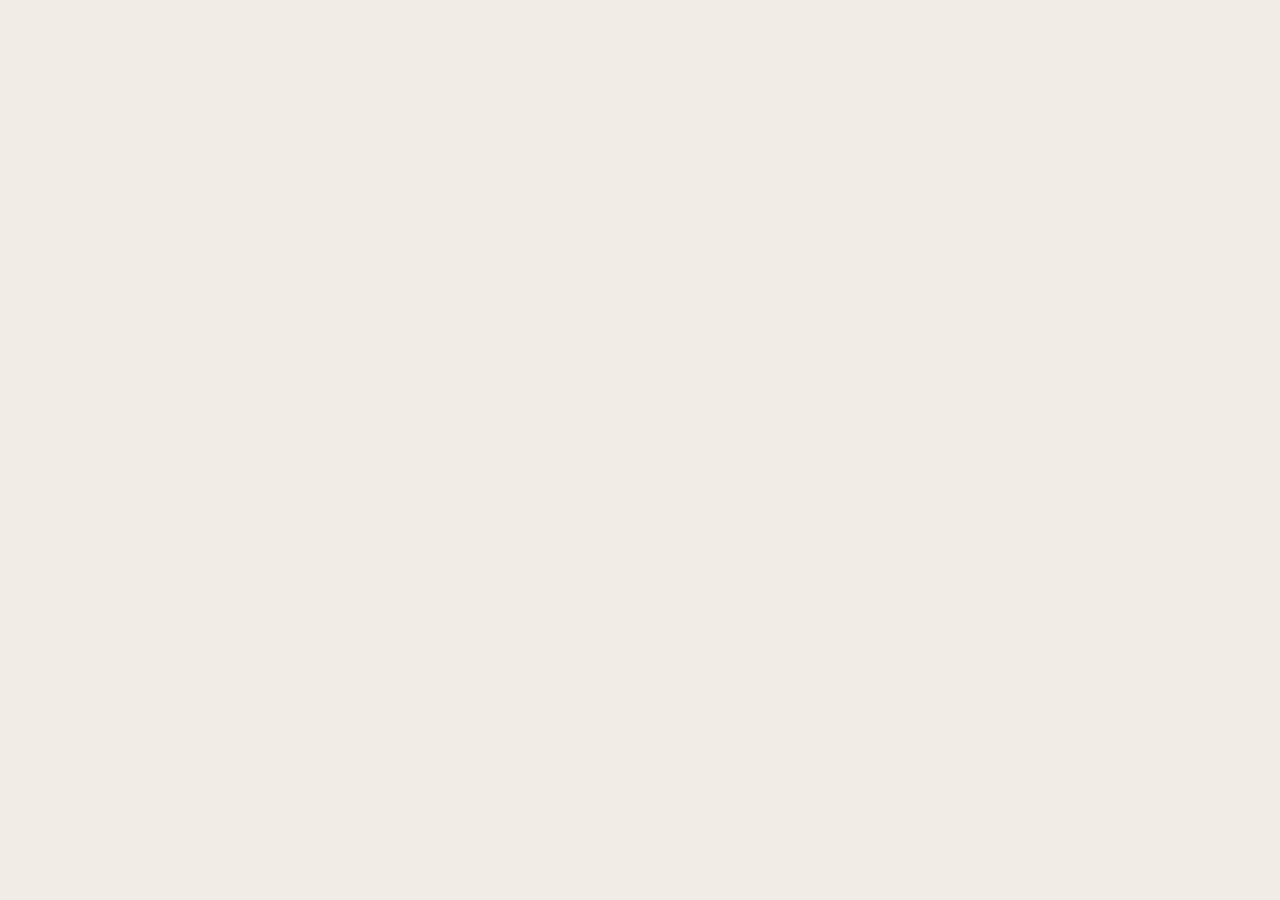
==== index.html @ 7ca6dbc4 "Design polish pass: sport finish without a redesign - Catalog: 7 placeholder images replaced by clea" ====
﻿<!doctype html>
<html lang="en">
<head>
  <meta charset="utf-8">
  <meta name="viewport" content="width=device-width, initial-scale=1">
  <meta name="theme-color" content="#F1ECE5">
  <link rel="icon" href="data:image/svg+xml,<svg xmlns='http://www.w3.org/2000/svg' viewBox='0 0 32 32'><rect width='32' height='32' rx='7' fill='%23100d0b'/><text x='50%25' y='55%25' font-size='20' font-family='Georgia' font-weight='700' text-anchor='middle' dominant-baseline='central' fill='%23faf9f7'>P</text></svg>">
  <link rel="preconnect" href="https://fonts.googleapis.com">
  <link rel="preconnect" href="https://fonts.gstatic.com" crossorigin>
  <link href="https://fonts.googleapis.com/css2?family=Anton&family=Oswald:wght@500;600;700&family=Inter:wght@400;500;600;700&display=swap" rel="stylesheet">
  <link rel="stylesheet" href="assets/css/styles.css">
  <title>PEAKR</title>
  <script>(function(){try{var s=localStorage.getItem('mkt_theme');var l=window.matchMedia('(prefers-color-scheme: light)').matches;document.documentElement.setAttribute('data-theme','light');}catch(e){}})();</script>
</head>
<body data-page-title="Sports nutrition store">
  <main class="container" id="app"></main>
  <script type="module" src="assets/js/pages/catalog.js"></script>
</body>
</html>
---- assets/css/styles.css ----
/* ==========================================================================
   PEAKR — Design System  ·  "Sport Bold"
   Dark-first, aggressive sports-nutrition energy.
   Barlow Condensed + Barlow + JetBrains Mono · energy orange + green.
   Redesign layer only — no app logic depends on this file.
   ========================================================================== */

@import url('https://fonts.googleapis.com/css2?family=Anton&family=Oswald:wght@500;600;700&family=Inter:wght@400;500;600;700&family=JetBrains+Mono:wght@500;600;700&display=swap');

/* ---------- Tokens : LIGHT ------------------------------------------------ */
:root[data-theme="light"] {
  /* Calm — warm paper, muted clay. Soft & quiet, never stark white. */
  --bg: #F1ECE5;
  --bg-sunken: #E7E0D6;
  --surface: #FBF8F3;
  --surface-2: #F0EAE1;
  --surface-3: #E6DED2;
  --border: #E1D8CB;
  --border-strong: #CEC4B5;

  --fg: #2B2620;
  --fg-muted: #6C6257;
  --fg-subtle: #9A8F81;

  --accent: #B06B4F;          /* muted clay */
  --accent-ink: #935640;
  --accent-weak: rgba(176, 107, 79, 0.10);
  --accent-line: rgba(176, 107, 79, 0.26);
  --accent-2: #C88B6F;

  --primary: #B06B4F;         /* clay CTA */
  --primary-fg: #FFFFFF;
  --primary-hover: #995A40;

  --success: #4E8C63;  --success-weak: rgba(78,140,99,.14);
  --warning: #B67A2E;  --warning-weak: rgba(182,122,46,.14);
  --danger:  #C0564B;  --danger-weak: rgba(192,86,75,.12);
  --info:    #4E7BA6;

  --ring: rgba(176, 107, 79, 0.45);
  --shadow-xs: 0 1px 2px rgba(60,45,35,.05);
  --shadow-sm: 0 2px 6px rgba(60,45,35,.08);
  --shadow-md: 0 12px 30px -12px rgba(60,45,35,.16);
  --shadow-lg: 0 30px 60px -20px rgba(60,45,35,.22);
  --header-bg: rgba(241, 236, 229, 0.82);
  color-scheme: light;
}

/* ---------- Tokens : DARK (default — sport) ------------------------------- */
:root {
  --font-display: 'Anton', 'Oswald', 'Arial Narrow', system-ui, sans-serif;
  --font-body: 'Inter', system-ui, -apple-system, 'Segoe UI', Roboto, sans-serif;
  --font-mono: 'JetBrains Mono', ui-monospace, 'SF Mono', Menlo, monospace;

  /* Calm — warm paper, muted clay. Single theme across the whole site. */
  --bg: #F1ECE5;
  --bg-sunken: #E7E0D6;
  --surface: #FBF8F3;
  --surface-2: #F0EAE1;
  --surface-3: #E6DED2;
  --border: #E1D8CB;
  --border-strong: #CEC4B5;

  --fg: #2B2620;
  --fg-muted: #6C6257;
  --fg-subtle: #9A8F81;

  --accent: #B06B4F;          /* muted clay */
  --accent-ink: #935640;
  --accent-weak: rgba(176, 107, 79, 0.10);
  --accent-line: rgba(176, 107, 79, 0.26);
  --accent-2: #C88B6F;

  --primary: #B06B4F;
  --primary-fg: #FFFFFF;
  --primary-hover: #995A40;

  --success: #4E8C63;  --success-weak: rgba(78,140,99,.14);
  --warning: #B67A2E;  --warning-weak: rgba(182,122,46,.14);
  --danger:  #C0564B;  --danger-weak: rgba(192,86,75,.12);
  --info:    #4E7BA6;

  --ring: rgba(176, 107, 79, 0.45);
  --shadow-xs: 0 1px 2px rgba(60,45,35,.05);
  --shadow-sm: 0 2px 6px rgba(60,45,35,.08);
  --shadow-md: 0 12px 30px -12px rgba(60,45,35,.16);
  --shadow-lg: 0 30px 60px -20px rgba(60,45,35,.22);
  --header-bg: rgba(241, 236, 229, 0.82);

  /* geometry — sharper, sportier */
  --r-pill: 999px;
  --r-card: 8px;
  --r-input: 6px;
  --r-sm: 6px;
  --r-xs: 4px;
  --maxw: 1240px;

  --space-1: 4px; --space-2: 8px; --space-3: 12px; --space-4: 16px;
  --space-5: 24px; --space-6: 32px; --space-7: 48px; --space-8: 72px;

  --ease: cubic-bezier(.2,.7,.3,1);
  --ease-out: cubic-bezier(.16,1,.3,1);
  --ease-spring: cubic-bezier(.34,1.56,.64,1);   /* small natural overshoot */
  --ease-snap: cubic-bezier(.2,.9,.25,1);        /* fast responsive settle */
  --dur: .16s;
  --dur-fast: .13s;
  color-scheme: light;
}

/* Dark is the default (:root above). An explicit data-theme="dark" inherits it. */

/* ---------- Reset -------------------------------------------------------- */
*, *::before, *::after { box-sizing: border-box; }
* { margin: 0; }
html { -webkit-text-size-adjust: 100%; scroll-behavior: smooth; }
body {
  font-family: var(--font-body);
  background: var(--bg);
  color: var(--fg);
  font-size: 16px;
  line-height: 1.6;
  font-weight: 400;
  -webkit-font-smoothing: antialiased;
  text-rendering: optimizeLegibility;
  font-feature-settings: "cv05","ss01";
  min-height: 100vh;
  overflow-x: hidden;
}
img, svg, video { display: block; max-width: 100%; }
a { color: inherit; text-decoration: none; }
button, input, select, textarea { font: inherit; color: inherit; }
h1,h2,h3,h4 { font-family: var(--font-display); font-weight: 700; line-height: 1; letter-spacing: .01em; text-transform: uppercase; color: var(--fg); }
strong, b { font-weight: 600; }
::selection { background: var(--accent); color: #fff; }
:focus-visible { outline: none; box-shadow: 0 0 0 2px var(--bg), 0 0 0 4px var(--ring); border-radius: var(--r-xs); }

/* ---------- Layout ------------------------------------------------------- */
.container { width: 100%; max-width: var(--maxw); margin-inline: auto; padding-inline: var(--space-5); }
.section { padding-block: var(--space-7); }
.stack > * + * { margin-top: var(--space-4); }
.muted { color: var(--fg-muted); }
.eyebrow {
  font-family: var(--font-mono); text-transform: uppercase; letter-spacing: .18em;
  font-size: .72rem; font-weight: 500; color: var(--accent-ink);
}
.hr { height: 1px; background: var(--border); border: 0; }

/* ---------- Header ------------------------------------------------------- */
.site-header {
  position: sticky; top: 0; z-index: 50;
  background: var(--header-bg);
  backdrop-filter: saturate(140%) blur(8px);
  -webkit-backdrop-filter: saturate(140%) blur(8px);
  border-bottom: 1px solid var(--border);
}
.site-header__inner { display: flex; align-items: center; gap: var(--space-5); height: 66px; }
.brand { display: flex; align-items: center; gap: 11px; white-space: nowrap; min-width: 0; overflow: hidden; }
.brand__mark {
  width: 30px; height: 30px; flex: 0 0 auto; display: grid; place-items: center; border-radius: var(--r-sm);
  background: var(--primary); color: var(--primary-fg);
  font-family: var(--font-display); font-weight: 700; font-size: 1rem;
}
.brand__name { font-family: var(--font-display); font-size: 1.32rem; font-weight: 600; letter-spacing: -.01em; overflow: hidden; text-overflow: ellipsis; }
.header-tools { flex: 0 0 auto; }
.site-nav { display: flex; align-items: center; gap: 2px; margin-left: auto; }
.navlink {
  position: relative; padding: 8px 12px; border-radius: var(--r-sm);
  color: var(--fg-muted); font-size: .9rem; font-weight: 500;
  transition: color var(--dur) var(--ease), background var(--dur) var(--ease);
}
.navlink::after {
  content: ""; position: absolute; left: 12px; right: 12px; bottom: 3px; height: 1.5px;
  background: var(--accent); transform: scaleX(0); transform-origin: left; transition: transform .25s var(--ease-out);
}
.navlink:hover { color: var(--fg); }
.navlink.is-active { color: var(--fg); }
.navlink.is-active::after { transform: scaleX(1); }

.icon-btn {
  position: relative; display: inline-grid; place-items: center;
  width: 42px; height: 42px; border-radius: var(--r-pill);
  background: transparent; border: 1px solid var(--border); color: var(--fg);
  cursor: pointer; transition: background var(--dur) var(--ease), border-color var(--dur) var(--ease), transform .08s var(--ease);
}
.icon-btn:hover { background: var(--surface-2); border-color: var(--border-strong); }
.icon-btn:active { transform: scale(.93); }
.cart-count {
  position: absolute; top: -5px; right: -5px; min-width: 19px; height: 19px; padding: 0 5px;
  display: grid; place-items: center; border-radius: var(--r-pill);
  background: var(--accent); color: #fff; font-family: var(--font-mono);
  font-size: .66rem; font-weight: 600; border: 2px solid var(--bg);
}
.cart-count[hidden] { display: none; }
.cart-count.bump { animation: bump .5s var(--ease-spring); }
@keyframes bump { 0%{transform:scale(1)} 30%{transform:scale(1.5)} 58%{transform:scale(.88)} 100%{transform:scale(1)} }
.nav-toggle { display: none; }

/* language picker */
.lang-picker { display: inline-flex; align-items: center; gap: 5px; height: 42px; padding: 0 8px 0 11px; border: 1px solid var(--border); border-radius: var(--r-pill); color: var(--fg-muted); transition: border-color var(--dur) var(--ease); }
.lang-picker:hover { border-color: var(--border-strong); color: var(--fg); }
.lang-picker select { appearance: none; background: transparent; border: 0; color: var(--fg); font-size: .82rem; font-weight: 600; cursor: pointer; padding-right: 2px; }
.lang-picker select:focus { outline: none; }
.lang-picker option { color: #111; }

/* ---------- Buttons ----------------------------------------------------- */
.btn {
  --_bg: var(--surface); --_fg: var(--fg); --_bd: var(--border-strong);
  display: inline-flex; align-items: center; justify-content: center; gap: 9px;
  padding: 12px 20px; border-radius: var(--r-sm); border: 1px solid var(--_bd);
  background: var(--_bg); color: var(--_fg); cursor: pointer; font-weight: 700; font-size: .9rem;
  text-transform: uppercase; letter-spacing: .04em; white-space: nowrap;
  transition: transform .1s var(--ease), background var(--dur) var(--ease), color var(--dur) var(--ease), border-color var(--dur) var(--ease), box-shadow var(--dur) var(--ease), opacity var(--dur);
}
.btn:hover { border-color: var(--fg-subtle); }
.btn:active { transform: translateY(1px); }
.btn:disabled { opacity: .45; cursor: not-allowed; transform: none; }
.btn--primary {
  --_bg: var(--primary); --_fg: var(--primary-fg); --_bd: transparent;
  box-shadow: var(--shadow-sm);
}
.btn--primary:hover { --_bg: var(--primary-hover); border-color: transparent; box-shadow: var(--shadow-md); }
.btn--ghost { --_bg: transparent; --_bd: var(--border); }
.btn--ghost:hover { --_bg: var(--surface-2); }
.btn--danger { --_bg: var(--danger-weak); --_fg: var(--danger); --_bd: transparent; }
.btn--danger:hover { --_bg: var(--danger); --_fg: #fff; border-color: transparent; }
.btn--block { width: 100%; }
.btn--lg { padding: 14px 24px; font-size: .98rem; }
.btn--sm { padding: 8px 13px; font-size: .82rem; }

/* ---------- Badges / status -------------------------------------------- */
.badge {
  display: inline-flex; align-items: center; gap: 6px;
  padding: 3px 9px; border-radius: var(--r-xs); font-size: .72rem; font-weight: 500;
  font-family: var(--font-mono); letter-spacing: .02em;
  background: var(--surface-2); color: var(--fg-muted); border: 1px solid var(--border);
}
.badge--accent { background: var(--accent-weak); color: var(--accent-ink); border-color: var(--accent-line); }
.badge--stock { color: var(--success); background: var(--success-weak); border-color: transparent; }
.badge--low { color: var(--warning); background: var(--warning-weak); border-color: transparent; }
.badge--out { color: var(--danger); background: var(--danger-weak); border-color: transparent; }
.status-dot { width: 7px; height: 7px; border-radius: var(--r-pill); background: currentColor; box-shadow: 0 0 0 3px color-mix(in srgb, currentColor 20%, transparent); }
.status--pending { color: var(--warning); }
.status--paid, .status--processing { color: var(--accent-ink); }
.status--shipped { color: var(--info); }
.status--completed { color: var(--success); }
.status--cancelled { color: var(--danger); }

/* ---------- Alerts ------------------------------------------------------ */
.alert {
  display: flex; gap: 10px; align-items: flex-start;
  padding: 12px 14px; border-radius: var(--r-input); font-size: .88rem;
  background: var(--surface-2); border: 1px solid var(--border); color: var(--fg-muted);
}
.alert--info { background: var(--accent-weak); border-color: var(--accent-line); color: var(--fg); }

/* ---------- Catalog grid + cards --------------------------------------- */
.grid-products { display: grid; gap: var(--space-5); grid-template-columns: repeat(auto-fill, minmax(248px, 1fr)); }
.card {
  background: var(--surface); border: 1px solid var(--border); border-radius: var(--r-card);
  overflow: hidden; display: flex; flex-direction: column;
  transition: transform .3s var(--ease-out), box-shadow .3s var(--ease-out), border-color .3s var(--ease);
}
.card:hover { transform: translateY(-3px); box-shadow: var(--shadow-md); border-color: var(--border-strong); }
.card__media { position: relative; aspect-ratio: 4/5; overflow: hidden; background: var(--surface-2); display: block; }
.card__media img { width: 100%; height: 100%; object-fit: cover; transition: transform .6s var(--ease-out); }
.card:hover .card__media img { transform: scale(1.045); }
.card__quick { position: absolute; inset-inline: 12px; bottom: 12px; opacity: 0; transform: translateY(8px);
  transition: opacity .25s var(--ease), transform .25s var(--ease-out); }
.card:hover .card__quick, .card:focus-within .card__quick { opacity: 1; transform: translateY(0); }
.card__body { padding: var(--space-4); display: flex; flex-direction: column; gap: 5px; flex: 1; }
.card__cat { font-family: var(--font-mono); font-size: .68rem; color: var(--fg-subtle); text-transform: uppercase; letter-spacing: .12em; }
.card__title { font-family: var(--font-display); font-weight: 600; font-size: 1.22rem; line-height: 1.05; letter-spacing: .01em; color: var(--fg); }
.card__foot { margin-top: auto; display: flex; align-items: center; justify-content: space-between; padding-top: 10px; }
.price { font-family: var(--font-body); font-size: 1.15rem; font-weight: 600; letter-spacing: -.01em; font-feature-settings: "tnum"; }
.price--sm { font-size: 1.02rem; }
.img-ph { width: 100%; height: 100%; display: grid; place-items: center; color: var(--fg-subtle);
  background: linear-gradient(135deg, var(--surface-2), var(--surface-3)); }

/* stagger reveal for grid children */
.grid-products .reveal:nth-child(1){transition-delay:.02s}.grid-products .reveal:nth-child(2){transition-delay:.06s}
.grid-products .reveal:nth-child(3){transition-delay:.10s}.grid-products .reveal:nth-child(4){transition-delay:.14s}
.grid-products .reveal:nth-child(5){transition-delay:.18s}.grid-products .reveal:nth-child(6){transition-delay:.22s}
.grid-products .reveal:nth-child(7){transition-delay:.26s}.grid-products .reveal:nth-child(8){transition-delay:.30s}

/* ---------- Hero (sport, performance) ----------------------------------- */
.hero { position: relative; overflow: hidden; padding-block: var(--space-8) var(--space-7); margin-bottom: var(--space-6); }
.hero__bg { position: absolute; inset: 0; z-index: 0; pointer-events: none; overflow: hidden; }
.hero__bg .glow { position: absolute; border-radius: 50%; filter: blur(70px); opacity: .55; }
.hero__bg .glow-1 { width: 620px; height: 620px; right: -140px; top: -220px; background: radial-gradient(circle, var(--accent) 0%, transparent 66%); }
.hero__bg .glow-2 { width: 460px; height: 460px; left: -160px; bottom: -220px; background: radial-gradient(circle, var(--accent-2, var(--accent)) 0%, transparent 68%); opacity: .35; }
.hero__bg .photo { position: absolute; inset: 0 0 0 auto; width: 62%; height: 100%; object-fit: cover; opacity: .42; filter: grayscale(.15) contrast(1.05);
  -webkit-mask-image: linear-gradient(90deg, transparent, #000 46%); mask-image: linear-gradient(90deg, transparent, #000 46%); }
.hero__scrim { position: absolute; inset: 0;
  background: linear-gradient(90deg, var(--bg) 26%, rgba(14,17,22,.35) 62%, transparent 88%), linear-gradient(0deg, var(--bg), transparent 42%); }
.hero__bg .bolt { position: absolute; right: 3%; top: -4%; height: 118%; width: auto; opacity: .42; }
.hero__bg .grid { position: absolute; inset: 0; opacity: .5;
  background-image: linear-gradient(var(--border) 1px, transparent 1px), linear-gradient(90deg, var(--border) 1px, transparent 1px);
  background-size: 64px 64px; mask-image: radial-gradient(120% 90% at 50% 0%, #000 30%, transparent 75%); }
.hero__grid { position: relative; z-index: 1; display: grid; grid-template-columns: 1.35fr .9fr; gap: var(--space-7); align-items: center; }
.hero h1 { font-size: clamp(2.8rem, 7vw, 5.4rem); font-weight: 800; letter-spacing: .005em; line-height: .92; }
.hero h1 .gold, .hero h1 em { font-style: normal; color: transparent; background: linear-gradient(100deg, var(--accent), var(--accent-2, var(--accent))); -webkit-background-clip: text; background-clip: text; }
.hero p { color: var(--fg-muted); font-size: 1.08rem; max-width: 44ch; }
.hero__actions { display: flex; gap: var(--space-3); flex-wrap: wrap; margin-top: var(--space-5); }

/* social proof (avatar stack + big number) */
.proof { display: flex; align-items: center; gap: 16px; margin-top: var(--space-6); }
.proof__num { font-family: var(--font-display); font-weight: 800; font-size: 2.6rem; line-height: 1; color: var(--fg); }
.proof__num span { color: var(--accent); }
.proof__meta { display: flex; flex-direction: column; gap: 8px; }
.proof__label { font-family: var(--font-mono); font-size: .68rem; text-transform: uppercase; letter-spacing: .12em; color: var(--fg-subtle); }
.avatars { display: flex; align-items: center; }
.avatars img, .avatars .av { width: 36px; height: 36px; border-radius: 50%; border: 2px solid var(--bg); margin-left: -12px; object-fit: cover; }
.avatars .av { display: grid; place-items: center; color: #fff; font-family: var(--font-body); font-size: .68rem; font-weight: 700; letter-spacing: .02em; }
.avatars .av:first-child, .avatars img:first-child { margin-left: 0; }
.avatars .more { display: inline-flex; align-items: center; gap: 5px; margin-left: 12px; padding: 7px 12px; border-radius: var(--r-pill); background: var(--surface-2); border: 1px solid var(--border); color: var(--fg); font-size: .78rem; font-weight: 600; }
.avatars .more:hover { border-color: var(--accent); color: var(--accent-ink); }

/* benefit pills (right column) */
.hero__side { display: flex; flex-direction: column; gap: var(--space-3); }
.pill { display: flex; align-items: center; gap: 12px; padding: 15px 18px; border-radius: var(--r-card); background: var(--surface); border: 1px solid var(--border); font-weight: 600; transition: transform var(--dur) var(--ease), border-color var(--dur) var(--ease), background var(--dur) var(--ease); }
.pill:hover { transform: translateX(4px); border-color: var(--accent); }
.pill:nth-child(1) { background: linear-gradient(100deg, var(--accent-weak), transparent); border-color: var(--accent-line); }
.pill__ic { width: 26px; height: 26px; flex: 0 0 auto; display: grid; place-items: center; border-radius: 50%; background: var(--accent); color: var(--primary-fg); }

/* ---------- Benefits strip --------------------------------------------- */
.bennies { display: grid; grid-template-columns: repeat(auto-fit, minmax(210px, 1fr)); gap: var(--space-4); }
.benny { border: 1px solid var(--border); border-left: 3px solid var(--accent); border-radius: var(--r-card); padding: var(--space-5); background: var(--surface); display: flex; flex-direction: column; gap: 8px; transition: transform var(--dur) var(--ease), border-color var(--dur) var(--ease); }
.benny:hover { transform: translateY(-3px); border-color: var(--accent); }
.benny__ic { width: 40px; height: 40px; display: grid; place-items: center; border-radius: var(--r-sm); background: var(--accent-weak); color: var(--accent-ink); }
.benny h3 { font-size: 1.25rem; }
.benny p { color: var(--fg-muted); font-size: .9rem; line-height: 1.5; }

/* ---------- Reviews ---------------------------------------------------- */
.reviews { display: grid; grid-template-columns: repeat(auto-fit, minmax(260px, 1fr)); gap: var(--space-4); }
.review { border: 1px solid var(--border); border-radius: var(--r-card); padding: var(--space-5); background: var(--surface); display: flex; flex-direction: column; gap: 12px; }
.review__stars { color: var(--accent); letter-spacing: 3px; font-size: .9rem; }
.review__text { font-size: .95rem; line-height: 1.55; }
.review__name { font-family: var(--font-mono); font-size: .74rem; text-transform: uppercase; letter-spacing: .08em; color: var(--fg-subtle); margin-top: auto; }
.section-head { display: flex; align-items: baseline; gap: 14px; margin-bottom: var(--space-5); }
.section-head h2 { font-size: clamp(1.6rem, 3vw, 2.2rem); }
.section-head .rule { flex: 1; height: 2px; background: var(--border); }

/* ---------- Reviews page ----------------------------------------------- */
.reviews-hero { position: relative; z-index: 1; display: grid; grid-template-columns: 1.4fr .9fr; gap: var(--space-7); align-items: center; }
.reviews-hero h1 { font-size: clamp(2.4rem, 5vw, 4rem); font-weight: 800; }
.rating-card { background: var(--surface); border: 1px solid var(--border); border-radius: var(--r-card); padding: var(--space-6); box-shadow: var(--shadow-md); }
.rating-top { display: flex; align-items: center; gap: 16px; }
.rating-big { font-family: var(--font-display); font-weight: 800; font-size: 4.4rem; line-height: 1; color: var(--fg); }
.rating-stars { color: var(--accent); letter-spacing: 3px; font-size: 1.1rem; }
.rating-count { font-family: var(--font-mono); font-size: .74rem; text-transform: uppercase; letter-spacing: .08em; color: var(--fg-subtle); }
.rbars { display: flex; flex-direction: column; gap: 7px; margin-top: var(--space-5); }
.rbar { display: flex; align-items: center; gap: 10px; font-size: .78rem; color: var(--fg-muted); font-variant-numeric: tabular-nums; }
.rbar .track { flex: 1; height: 7px; border-radius: 4px; background: var(--surface-2); overflow: hidden; }
.rbar .fill { height: 100%; background: linear-gradient(90deg, var(--accent), var(--accent-2, var(--accent))); }
.follow { text-align: center; border: 1px solid var(--border); border-radius: var(--r-card); background: var(--surface); padding: var(--space-7) var(--space-5); }
.follow .socials { justify-content: center; margin-top: var(--space-4); }
.review__head { display: flex; align-items: center; gap: 12px; }
.review__av { width: 40px; height: 40px; border-radius: 50%; display: grid; place-items: center; color: #fff; font-weight: 700; font-size: .82rem; flex: 0 0 auto; }
.review__who { display: flex; flex-direction: column; }
.review__badge { margin-left: auto; font-family: var(--font-mono); font-size: .6rem; text-transform: uppercase; letter-spacing: .06em; color: var(--success); background: var(--success-weak); padding: 3px 7px; border-radius: var(--r-xs); }
@media (max-width: 900px) { .reviews-hero { grid-template-columns: 1fr; } }

/* ---------- Toolbar / filters ------------------------------------------ */
.toolbar { display: flex; gap: var(--space-3); flex-wrap: wrap; align-items: center; margin-bottom: var(--space-5); }
.field { position: relative; }
.input, .select, .textarea {
  width: 100%; padding: 11px 13px; background: var(--surface); color: var(--fg);
  border: 1px solid var(--border-strong); border-radius: var(--r-input);
  font-size: .95rem; transition: border-color var(--dur) var(--ease), box-shadow var(--dur) var(--ease), background var(--dur);
}
.input::placeholder, .textarea::placeholder { color: var(--fg-subtle); }
.input:hover, .select:hover, .textarea:hover { border-color: var(--fg-subtle); }
.input:focus, .select:focus, .textarea:focus { outline: none; border-color: var(--accent); box-shadow: 0 0 0 3px var(--accent-weak); }
.textarea { min-height: 104px; resize: vertical; line-height: 1.55; }
.select { appearance: none; cursor: pointer; padding-right: 34px;
  background-image: linear-gradient(45deg, transparent 50%, var(--fg-muted) 50%), linear-gradient(135deg, var(--fg-muted) 50%, transparent 50%);
  background-position: right 16px center, right 11px center; background-size: 5px 5px, 5px 5px; background-repeat: no-repeat; }
.search { min-width: 220px; flex: 1; }
.search .input { padding-left: 40px; }
.search > svg { position: absolute; left: 13px; top: 50%; transform: translateY(-50%); color: var(--fg-subtle); pointer-events: none; }

/* ---------- Forms ------------------------------------------------------- */
.form-grid { display: grid; gap: var(--space-4); }
.form-row { display: grid; gap: var(--space-4); grid-template-columns: 1fr 1fr; }
.contacts-grid { display: grid; gap: var(--space-3) var(--space-4); grid-template-columns: 1fr 1fr; }
@media (max-width: 640px) { .contacts-grid { grid-template-columns: 1fr; } }
.label { display: block; font-size: .8rem; font-weight: 500; margin-bottom: 7px; color: var(--fg); letter-spacing: .01em; }
.label .req { color: var(--danger); }
.hint { font-size: .78rem; color: var(--fg-subtle); margin-top: 6px; }
.error-text { font-size: .78rem; color: var(--danger); margin-top: 6px; min-height: 1em; }
.field--invalid .input, .field--invalid .select, .field--invalid .textarea { border-color: var(--danger); box-shadow: 0 0 0 3px var(--danger-weak); }

/* ---------- Product detail --------------------------------------------- */
.pdp { display: grid; grid-template-columns: 1.05fr 1fr; gap: var(--space-7); align-items: start; }
.gallery__main { position: relative; aspect-ratio: 1/1; border-radius: var(--r-card); overflow: hidden; background: var(--surface-2); border: 1px solid var(--border); }
.gallery__main img { width: 100%; height: 100%; object-fit: cover; }
/* swipeable track (drag with momentum) */
.gallery__track { display: flex; height: 100%; touch-action: pan-y; cursor: grab; will-change: transform; }
.gallery__track.dragging { cursor: grabbing; }
.gallery__track > img { min-width: 100%; height: 100%; object-fit: cover; user-select: none; -webkit-user-drag: none; pointer-events: none; }
.gallery__dots { position: absolute; left: 0; right: 0; bottom: 12px; display: flex; gap: 6px; justify-content: center; z-index: 2; }
.gallery__dots i { width: 7px; height: 7px; border-radius: 50%; background: rgba(255,255,255,.5); transition: transform var(--dur) var(--ease-spring), background var(--dur); }
.gallery__dots i.on { background: var(--accent); transform: scale(1.35); }

/* horizontal drag rail (you-may-like) */
.rail { display: flex; gap: var(--space-5); overflow-x: auto; scroll-snap-type: x proximity; -webkit-overflow-scrolling: touch; padding-bottom: 4px; cursor: grab; scrollbar-width: none; }
.rail::-webkit-scrollbar { display: none; }
.rail.dragging { cursor: grabbing; scroll-snap-type: none; }
.rail > .card { min-width: 250px; max-width: 250px; scroll-snap-align: start; }
.rail.dragging a { pointer-events: none; }
.gallery__thumbs { display: flex; gap: 10px; margin-top: 12px; flex-wrap: wrap; }
.gallery__thumb { width: 66px; height: 66px; border-radius: var(--r-sm); overflow: hidden; border: 1px solid var(--border); outline: 2px solid transparent; outline-offset: 1px; cursor: pointer; background: var(--surface-2); transition: outline-color var(--dur) var(--ease); }
.gallery__thumb.is-active { outline-color: var(--accent); }
.gallery__thumb img { width: 100%; height: 100%; object-fit: cover; }
.pdp__title { font-size: clamp(2rem, 4vw, 2.9rem); font-weight: 600; letter-spacing: -.02em; }
.qty { display: inline-flex; align-items: center; border: 1px solid var(--border-strong); border-radius: var(--r-pill); overflow: hidden; background: var(--surface); }
.qty button { width: 42px; height: 46px; background: transparent; border: 0; cursor: pointer; font-size: 1.15rem; color: var(--fg); transition: background .15s; }
.qty button:hover { background: var(--surface-2); }
.qty input { width: 46px; height: 46px; text-align: center; border: 0; background: transparent; font-variant-numeric: tabular-nums; }
.qty input::-webkit-outer-spin-button, .qty input::-webkit-inner-spin-button { -webkit-appearance: none; }

/* ---------- Cart -------------------------------------------------------- */
.cart-layout { display: grid; grid-template-columns: 1fr 360px; gap: var(--space-6); align-items: start; }
.cart-item { display: grid; grid-template-columns: 92px 1fr auto; gap: var(--space-4); align-items: center;
  padding: var(--space-4); border: 1px solid var(--border); border-radius: var(--r-card); background: var(--surface); transition: border-color var(--dur) var(--ease); }
.cart-item:hover { border-color: var(--border-strong); }
.cart-item__img { width: 92px; height: 92px; border-radius: var(--r-sm); overflow: hidden; background: var(--surface-2); }
.cart-item__img img { width: 100%; height: 100%; object-fit: cover; }
.summary { position: sticky; top: 84px; border: 1px solid var(--border); border-radius: var(--r-card); background: var(--surface); padding: var(--space-5); box-shadow: var(--shadow-xs); }
.summary__row { display: flex; justify-content: space-between; padding: 7px 0; color: var(--fg-muted); font-size: .92rem; }
.summary__total { display: flex; justify-content: space-between; align-items: baseline; padding-top: var(--space-4); margin-top: var(--space-3); border-top: 1px solid var(--border); }
.summary__total b { font-family: var(--font-display); font-size: 1.7rem; font-weight: 600; font-feature-settings: "tnum"; }

/* ---------- Checkout / payment ----------------------------------------- */
.checkout-layout { display: grid; grid-template-columns: 1fr 380px; gap: var(--space-6); align-items: start; }
.panel { border: 1px solid var(--border); border-radius: var(--r-card); background: var(--surface); padding: var(--space-5); box-shadow: var(--shadow-xs); }
.panel + .panel { margin-top: var(--space-5); }
.panel__title { font-family: var(--font-body); font-weight: 600; font-size: .98rem; margin-bottom: var(--space-4); display: flex; align-items: center; gap: 10px; letter-spacing: -.005em; }
.step-num { width: 25px; height: 25px; border-radius: var(--r-pill); background: var(--primary); color: var(--primary-fg); display: grid; place-items: center; font-family: var(--font-mono); font-size: .78rem; font-weight: 600; }
.coin-grid { display: grid; grid-template-columns: repeat(auto-fit, minmax(132px, 1fr)); gap: var(--space-3); }
.coin { position: relative; border: 1px solid var(--border-strong); border-radius: var(--r-input); padding: 13px; cursor: pointer;
  display: flex; flex-direction: column; gap: 3px; text-align: left; background: var(--surface);
  transition: border-color var(--dur) var(--ease), background var(--dur) var(--ease), transform .1s; }
.coin:hover { border-color: var(--fg-subtle); }
.coin.is-selected { border-color: var(--accent); background: var(--accent-weak); box-shadow: 0 0 0 1px var(--accent); }
.coin.is-selected::after { content: "✓"; position: absolute; top: 9px; right: 11px; color: var(--accent-ink); font-weight: 700; font-size: .85rem; }
.coin__sym { font-weight: 700; font-size: 1.02rem; }
.coin__net { font-family: var(--font-mono); font-size: .66rem; color: var(--fg-subtle); letter-spacing: .02em; }
.coin__badge { display: inline-block; align-self: flex-start; margin-top: 6px; padding: 2px 8px; border-radius: var(--r-pill); font-family: var(--font-mono); font-size: .58rem; font-weight: 600; letter-spacing: .06em; text-transform: uppercase; background: var(--success-weak); color: var(--success); }
.pay-box { margin-top: var(--space-5); border-top: 1px dashed var(--border-strong); padding-top: var(--space-5); display: none; }
.pay-box.is-open { display: block; animation: fade .3s var(--ease); }
.pay-grid { display: grid; grid-template-columns: auto 1fr; gap: var(--space-5); align-items: center; }
.qr-frame { width: 164px; height: 164px; padding: 10px; background: #fff; border-radius: var(--r-input); box-shadow: var(--shadow-sm); border: 1px solid var(--border); }
.qr-frame svg, .qr-frame img { width: 100%; height: 100%; }
.addr { display: flex; align-items: center; gap: 8px; background: var(--surface-2); border: 1px solid var(--border); border-radius: var(--r-input); padding: 10px 12px; word-break: break-all; font-family: var(--font-mono); font-size: .8rem; }

/* ---------- Certificates / lab reports --------------------------------- */
.cert-grid { display: grid; gap: var(--space-4); grid-template-columns: repeat(auto-fill, minmax(230px, 1fr)); }
.cert { border: 1px solid var(--border); border-radius: var(--r-card); overflow: hidden; background: var(--surface); cursor: zoom-in; display: flex; flex-direction: column; transition: transform var(--dur) var(--ease), border-color var(--dur) var(--ease), box-shadow var(--dur) var(--ease); }
.cert:hover { transform: translateY(-4px); border-color: var(--accent); box-shadow: var(--shadow-md); }
.cert__img { aspect-ratio: 3/4; overflow: hidden; background: var(--surface-2); position: relative; }
.cert__img img { width: 100%; height: 100%; object-fit: cover; object-position: top; }
.cert__pass { position: absolute; top: 10px; right: 10px; font-family: var(--font-mono); font-size: .58rem; font-weight: 600; letter-spacing: .08em; text-transform: uppercase; background: var(--success-weak); color: var(--success); padding: 4px 8px; border-radius: var(--r-xs); }
.cert__body { padding: var(--space-4); display: flex; flex-direction: column; gap: 4px; flex: 1; }
.cert__title { font-family: var(--font-display); font-weight: 600; font-size: 1.05rem; line-height: 1.1; }
.cert__meta { font-family: var(--font-mono); font-size: .68rem; text-transform: uppercase; letter-spacing: .06em; color: var(--fg-subtle); margin-top: auto; }
.lightbox { position: fixed; inset: 0; z-index: 300; display: grid; place-items: center; padding: var(--space-5); background: rgba(6,8,11,.88); backdrop-filter: blur(6px); animation: fade .2s var(--ease); }
.lightbox img { max-width: min(560px, 92vw); max-height: 90vh; border-radius: var(--r-card); box-shadow: var(--shadow-lg); }
.lightbox__close { position: absolute; top: 18px; right: 18px; }

/* ---------- Support channels ------------------------------------------- */
.channel { display: flex; align-items: center; gap: 12px; padding: 12px 14px; border: 1px solid var(--border); border-radius: var(--r-input); background: var(--surface); transition: border-color var(--dur) var(--ease), background var(--dur) var(--ease), transform var(--dur) var(--ease); }
.channel:hover { border-color: var(--border-strong); background: var(--surface-2); transform: translateX(2px); }
.channel__ic { width: 38px; height: 38px; flex: 0 0 auto; display: grid; place-items: center; border-radius: var(--r-sm); background: var(--accent-weak); color: var(--accent-ink); }
.channel__body { display: flex; flex-direction: column; flex: 1; min-width: 0; }
.channel__name { font-weight: 600; font-size: .92rem; }
.channel__val { font-size: .82rem; color: var(--fg-muted); font-family: var(--font-mono); word-break: break-all; }
.channel > svg:last-child { color: var(--fg-subtle); flex: 0 0 auto; }

/* ---------- Order confirmation ----------------------------------------- */
.confirm-hero { text-align: center; padding-block: var(--space-6); }
.confirm-check { width: 72px; height: 72px; border-radius: var(--r-pill); display: grid; place-items: center; margin: 0 auto var(--space-4); background: var(--success-weak); color: var(--success); animation: pop .5s var(--ease-out); }
.kv { display: grid; grid-template-columns: 150px 1fr; gap: 9px 16px; }
.kv dt { color: var(--fg-muted); font-size: .86rem; }
.kv dd { word-break: break-word; }

/* ---------- Admin ------------------------------------------------------- */
.tabs { display: inline-flex; gap: 3px; background: var(--surface-2); padding: 4px; border-radius: var(--r-pill); border: 1px solid var(--border); }
.tab { padding: 8px 17px; border-radius: var(--r-pill); cursor: pointer; font-weight: 500; font-size: .87rem; color: var(--fg-muted); background: transparent; border: 0; transition: all var(--dur) var(--ease); }
.tab.is-active { background: var(--surface); color: var(--fg); box-shadow: var(--shadow-sm); }
.table-wrap { overflow-x: auto; border: 1px solid var(--border); border-radius: var(--r-card); background: var(--surface); -webkit-overflow-scrolling: touch; }
table.data { width: 100%; border-collapse: collapse; font-size: .87rem; min-width: 680px; }
table.data th, table.data td { text-align: left; padding: 13px 16px; border-bottom: 1px solid var(--border); vertical-align: middle; }
table.data th { font-family: var(--font-mono); font-size: .68rem; text-transform: uppercase; letter-spacing: .08em; color: var(--fg-subtle); font-weight: 500; background: var(--surface-2); position: sticky; top: 0; }
table.data tr:last-child td { border-bottom: 0; }
table.data tbody tr { transition: background var(--dur) var(--ease); }
table.data tbody tr:hover td { background: var(--surface-2); }
.thumb-xs { width: 44px; height: 44px; border-radius: var(--r-sm); object-fit: cover; background: var(--surface-2); border: 1px solid var(--border); }
.row-actions { display: flex; gap: 6px; }
.uploader { border: 1.5px dashed var(--border-strong); border-radius: var(--r-input); padding: var(--space-5); text-align: center; cursor: pointer; color: var(--fg-muted); transition: border-color var(--dur), background var(--dur), color var(--dur); }
.uploader:hover { border-color: var(--accent); color: var(--fg); }
.uploader.is-drag { border-color: var(--accent); background: var(--accent-weak); color: var(--fg); }
.thumbs { display: flex; flex-wrap: wrap; gap: 10px; margin-top: var(--space-4); }
.thumb { position: relative; width: 82px; height: 82px; border-radius: var(--r-sm); overflow: hidden; border: 1px solid var(--border); background: var(--surface-2); cursor: grab; }
.thumb.dragging { opacity: .4; }
.thumb img { width: 100%; height: 100%; object-fit: cover; }
.thumb__del { position: absolute; top: 3px; right: 3px; width: 22px; height: 22px; border-radius: var(--r-pill); border: 0; background: rgba(0,0,0,.66); color: #fff; cursor: pointer; display: grid; place-items: center; font-size: 12px; }
.thumb__main { position: absolute; bottom: 0; inset-inline: 0; background: var(--accent); color: #fff; font-family: var(--font-mono); font-size: .56rem; font-weight: 600; letter-spacing: .08em; text-align: center; padding: 2px; }

/* ---------- Modal ------------------------------------------------------- */
.modal-backdrop { position: fixed; inset: 0; background: rgba(10,8,6,.5); backdrop-filter: blur(3px); z-index: 100; display: grid; place-items: start center; padding: var(--space-6) var(--space-4); overflow-y: auto; animation: fade .2s var(--ease); }
.modal { width: 100%; max-width: 620px; background: var(--bg); border: 1px solid var(--border-strong); border-radius: var(--r-card); box-shadow: var(--shadow-lg); animation: pop .32s var(--ease-spring); }
.modal__head { display: flex; align-items: center; justify-content: space-between; padding: var(--space-5); border-bottom: 1px solid var(--border); }
.modal__body { padding: var(--space-5); }
.modal__foot { padding: var(--space-5); border-top: 1px solid var(--border); display: flex; gap: var(--space-3); justify-content: flex-end; }

/* ---------- Toasts ------------------------------------------------------ */
.toast-wrap { position: fixed; bottom: 24px; left: 50%; transform: translateX(-50%); z-index: 200; display: flex; flex-direction: column; gap: 10px; align-items: center; pointer-events: none; }
.toast { pointer-events: auto; display: flex; align-items: center; gap: 10px; padding: 11px 17px; border-radius: var(--r-pill); background: var(--fg); color: var(--bg); box-shadow: var(--shadow-md); font-size: .88rem; font-weight: 500; animation: toastIn .3s var(--ease-out); }
.toast__dot { width: 7px; height: 7px; border-radius: var(--r-pill); background: currentColor; }
.toast--ok .toast__dot { background: var(--success); }
.toast--err .toast__dot { background: var(--danger); }
.toast.hide { animation: toastOut .25s var(--ease) forwards; }

/* ---------- Tactile / spring interactions (TikTok-like feel) ------------ */
.btn, .coin, .pill, .tab, .icon-btn, .card, .cert, .channel, .social,
.thumb, .gallery__thumb, .qty button, .add-btn, .lang-picker {
  transition-timing-function: var(--ease-spring);
}
.btn:active { transform: scale(.955); }
.icon-btn:active { transform: scale(.88); }
.coin:active, .pill:active, .cert:active, .channel:active, .social:active,
.gallery__thumb:active, .tab:active { transform: scale(.96); }
.card:active { transform: scale(.985); }
.qty button:active { transform: scale(.85); }
.navlink:active { transform: scale(.94); }

/* sliding nav active indicator — one physical object that moves */
.site-nav { position: relative; }
.navlink::after { display: none; }              /* replaced by shared indicator */
.nav-underline {
  position: absolute; bottom: 2px; left: 0; height: 2px; width: 0;
  background: var(--accent); border-radius: 2px; opacity: 0; pointer-events: none;
  transform: translateX(0);
  transition: transform .34s var(--ease-spring), width .34s var(--ease-spring), opacity .2s var(--ease-out);
}

/* fly-to-cart clone */
.fly-clone { position: fixed; z-index: 250; border-radius: 10px; object-fit: cover;
  pointer-events: none; box-shadow: var(--shadow-lg); }

/* ---------- Empty state ------------------------------------------------- */
.empty { text-align: center; padding: var(--space-8) var(--space-4); color: var(--fg-muted); }
.empty svg { color: var(--fg-subtle); margin: 0 auto var(--space-4); }
.empty h3 { font-family: var(--font-display); font-weight: 600; font-size: 1.4rem; color: var(--fg); margin-bottom: 6px; }

/* ---------- Skeleton (loading state) ------------------------------------ */
.sk { position: relative; overflow: hidden; background: var(--surface-2); border-radius: var(--r-xs); }
.sk::after { content: ""; position: absolute; inset: 0; transform: translateX(-100%);
  background: linear-gradient(90deg, transparent, color-mix(in srgb, var(--fg) 7%, transparent), transparent);
  animation: shimmer 1.3s infinite; }
.sk-card { border: 1px solid var(--border); border-radius: var(--r-card); overflow: hidden; background: var(--surface); }
.sk-card .sk-media { aspect-ratio: 4/5; border-radius: 0; }
.sk-line { height: 12px; margin: 10px var(--space-4); }
.sk-line.sh { width: 45%; } .sk-line.lg { height: 18px; width: 70%; }
@keyframes shimmer { to { transform: translateX(100%); } }

/* ---------- Footer ------------------------------------------------------ */
.site-footer { border-top: 1px solid var(--border); margin-top: var(--space-8); background: var(--bg-sunken); }
.site-footer__inner { display: flex; flex-wrap: wrap; gap: var(--space-5); justify-content: space-between; align-items: center; padding-block: var(--space-6); }
.site-footer small { color: var(--fg-subtle); }
.socials { display: flex; gap: 10px; flex-wrap: wrap; }
.social { display: grid; place-items: center; width: 42px; height: 42px; border-radius: var(--r-sm); border: 1px solid var(--border); color: var(--fg-muted); background: var(--surface); transition: color var(--dur) var(--ease), border-color var(--dur) var(--ease), transform var(--dur) var(--ease); }
.social:hover { color: var(--accent-ink); border-color: var(--accent); transform: translateY(-2px); }

/* ---------- Animations -------------------------------------------------- */
@keyframes fade { from { opacity: 0 } to { opacity: 1 } }
@keyframes pop { from { opacity: 0; transform: scale(.94) } to { opacity: 1; transform: scale(1) } }
@keyframes toastIn { from { opacity: 0; transform: translateY(14px) } to { opacity: 1; transform: translateY(0) } }
@keyframes toastOut { to { opacity: 0; transform: translateY(14px) } }
.reveal { opacity: 0; transform: translateY(14px); }
.reveal.in { opacity: 1; transform: none; transition: opacity .5s var(--ease-out), transform .5s var(--ease-out); }

/* ---------- Responsive -------------------------------------------------- */
@media (max-width: 960px) {
  .hero__grid { grid-template-columns: 1fr; gap: var(--space-6); align-items: start; }
  .hero__bg .bolt { opacity: .28; right: -20%; }
}
@media (max-width: 560px) {
  .proof__num { font-size: 2.1rem; }
}
@media (max-width: 900px) {
  .pdp, .cart-layout, .checkout-layout { grid-template-columns: 1fr; }
  .summary { position: static; }
  .form-row { grid-template-columns: 1fr; }
  .kv { grid-template-columns: 1fr; gap: 2px 0; }
  .kv dt { margin-top: 8px; }
}
@media (max-width: 720px) {
  .site-nav {
    position: fixed; inset: 66px 0 auto 0; flex-direction: column; align-items: stretch; gap: 2px;
    background: var(--bg); border-bottom: 1px solid var(--border); box-shadow: var(--shadow-md);
    padding: var(--space-3) var(--space-5) var(--space-5); margin-left: 0;
    transform: translateY(-10px); opacity: 0; pointer-events: none;
    transition: opacity var(--dur) var(--ease), transform var(--dur) var(--ease);
  }
  .site-nav.is-open { opacity: 1; transform: none; pointer-events: auto; }
  .navlink { padding: 13px 14px; }
  .navlink::after { display: none; }
  .nav-toggle { display: inline-grid; }
  .brand__name { font-size: 1.12rem; }
  .site-header__inner { gap: var(--space-3); }
  .coin-grid { grid-template-columns: 1fr; }
  .cart-item { grid-template-columns: 72px 1fr; }
  .cart-item__ctrl { grid-column: 1 / -1; flex-direction: row !important; justify-content: space-between; }
  .pay-grid { grid-template-columns: 1fr; justify-items: center; text-align: center; }
  .container { padding-inline: var(--space-4); }
}
@media (max-width: 420px) {
  .grid-products { grid-template-columns: 1fr 1fr; gap: var(--space-3); }
  .card__body { padding: var(--space-3); }
  .card__title { font-size: 1rem; }
}

@media (prefers-reduced-motion: reduce) {
  *, *::before, *::after { animation-duration: .001ms !important; animation-iteration-count: 1 !important; transition-duration: .001ms !important; scroll-behavior: auto !important; }
  .reveal { opacity: 1; transform: none; }
  .sk::after { animation: none; }
}

/* ================= TOONHUB-style hero carousel ================= */
body.home { overflow-x: hidden; }
body.home:not(.scrolled) .site-header { background: transparent; backdrop-filter: none; -webkit-backdrop-filter: none; border-bottom-color: transparent; }
body.home:not(.scrolled) .site-header .brand__name,
body.home:not(.scrolled) .site-header .navlink { color: #fff; }
body.home:not(.scrolled) .site-header .navlink:hover { color: #fff; opacity: .85; }
body.home:not(.scrolled) .site-header .icon-btn { color: #fff; border-color: rgba(255,255,255,.4); }
body.home:not(.scrolled) .site-header .icon-btn:hover { background: rgba(255,255,255,.14); border-color: rgba(255,255,255,.7); }
.site-header { transition: background-color .3s var(--ease), border-color .3s var(--ease); }

.toon {
  position: relative; z-index: 0;
  width: 100vw; left: 50%; margin-left: -50vw; margin-right: -50vw;   /* full-bleed */
  margin-top: -66px;                                                  /* under sticky header */
  height: 100vh; overflow: hidden;
  font-family: 'Inter', sans-serif; color: #fff; user-select: none;
  transition: background-color 820ms cubic-bezier(0.33,1,0.68,1);
}
.toon__stage { position: relative; width: 100%; height: 100vh; overflow: hidden; touch-action: pan-y; }

.toon__grain {
  position: absolute; inset: 0; pointer-events: none; z-index: 50; opacity: .4;
  background-image: url("data:image/svg+xml,%3Csvg xmlns='http://www.w3.org/2000/svg' width='200' height='200'%3E%3Cfilter id='n'%3E%3CfeTurbulence type='fractalNoise' baseFrequency='0.9' numOctaves='4' stitchTiles='stitch'/%3E%3C/filter%3E%3Crect width='100%25' height='100%25' filter='url(%23n)' opacity='0.08'/%3E%3C/svg%3E");
  background-size: 200px 200px; background-repeat: repeat;
}

.toon__ghost {
  position: absolute; inset-inline: 0; top: 18%; z-index: 2;
  display: flex; align-items: center; justify-content: center;
  pointer-events: none; user-select: none;
  font-family: 'Anton', 'Oswald', sans-serif; font-weight: 900;
  font-size: clamp(90px, 28vw, 380px); line-height: 1;
  text-transform: uppercase; letter-spacing: -0.02em; white-space: nowrap;
  color: #fff; opacity: 1;
}

.toon__carousel { position: absolute; inset: 0; z-index: 3; }
.toon__item {
  position: absolute; width: auto;
  transition: transform 820ms cubic-bezier(0.33,1,0.68,1),
              filter 820ms cubic-bezier(0.33,1,0.68,1),
              opacity 820ms cubic-bezier(0.33,1,0.68,1),
              left 820ms cubic-bezier(0.33,1,0.68,1),
              height 820ms cubic-bezier(0.33,1,0.68,1),
              bottom 820ms cubic-bezier(0.33,1,0.68,1);
  will-change: transform, filter, opacity; cursor: pointer;
}
.toon__item img { width: auto; height: 100%; object-fit: contain; object-position: bottom center; pointer-events: none; -webkit-user-drag: none; filter: drop-shadow(0 30px 40px rgba(0,0,0,.28)); }

.toon__info { position: absolute; bottom: 24px; left: 16px; z-index: 60; max-width: 320px; }
.toon__kicker { font-weight: 700; text-transform: uppercase; letter-spacing: .02em; opacity: .95; font-size: 16px; margin: 0 0 6px; }
.toon__name { font-family: 'Anton', 'Oswald', sans-serif; font-weight: 400; font-size: 20px; letter-spacing: .01em; text-transform: uppercase; opacity: .9; margin: 0 0 10px; }
.toon__desc { font-size: 12px; line-height: 1.6; opacity: .85; margin: 0 0 16px; }
.toon__nav { display: flex; gap: 12px; }
.toon__btn {
  width: 48px; height: 48px; border-radius: 50%;
  background: transparent; border: 2px solid #fff; color: #fff;
  display: grid; place-items: center; cursor: pointer;
  transition: transform 150ms, background-color 150ms;
}
.toon__btn:hover { transform: scale(1.08); background: rgba(255,255,255,0.12); }

.toon__discover {
  position: absolute; bottom: 24px; right: 16px; z-index: 60;
  display: flex; align-items: center; gap: 8px;
  font-family: 'Anton', 'Oswald', sans-serif; font-weight: 400;
  font-size: clamp(20px, 4vw, 56px); line-height: 1;
  letter-spacing: -0.02em; text-transform: uppercase;
  color: #fff; opacity: .95; text-decoration: none;
  transition: opacity 200ms;
}
.toon__discover:hover { opacity: 1; }
.toon__discover svg { width: 20px; height: 20px; }

@media (min-width: 640px) {
  .toon__info { bottom: 80px; left: 96px; }
  .toon__kicker { font-size: 22px; margin-bottom: 12px; }
  .toon__desc { font-size: 14px; margin-bottom: 20px; }
  .toon__btn { width: 64px; height: 64px; }
  .toon__discover { bottom: 80px; right: 40px; }
  .toon__discover svg { width: 32px; height: 32px; }
}
@media (max-width: 639px) {
  .toon__desc { display: none; }
  .toon__name { font-size: 16px; }
}

.toon__dots {
  position: absolute; left: 50%; bottom: 26px; transform: translateX(-50%);
  z-index: 60; display: flex; gap: 10px;
}
.toon__dot {
  width: 9px; height: 9px; border-radius: 50%; padding: 0; cursor: pointer;
  background: rgba(255,255,255,.4); border: 0;
  transition: width .35s cubic-bezier(0.33,1,0.68,1), background .35s ease;
}
.toon__dot.on { width: 26px; border-radius: 6px; background: #fff; }
@media (min-width: 640px) { .toon__dots { bottom: 40px; } }

/* ================= Product page — category colour block ================= */
.pdp-hero {
  position: relative; width: 100vw; left: 50%; margin-left: -50vw; margin-right: -50vw;
  margin-top: 0; margin-bottom: var(--space-7);
  background: #94908c; color: #fff; overflow: hidden;
  padding-block: var(--space-6) var(--space-8);
}
.pdp-hero__inner { position: relative; z-index: 2; max-width: var(--maxw); margin-inline: auto; padding-inline: var(--space-5); }
.pdp-hero__grain {
  position: absolute; inset: 0; z-index: 1; pointer-events: none; opacity: .32;
  background-image: url("data:image/svg+xml,%3Csvg xmlns='http://www.w3.org/2000/svg' width='200' height='200'%3E%3Cfilter id='n'%3E%3CfeTurbulence type='fractalNoise' baseFrequency='0.9' numOctaves='4' stitchTiles='stitch'/%3E%3C/filter%3E%3Crect width='100%25' height='100%25' filter='url(%23n)' opacity='0.08'/%3E%3C/svg%3E");
  background-size: 200px 200px; background-repeat: repeat;
}
.pdp-hero .pdp__title { color: #fff; }
.pdp-hero .card__cat { color: rgba(255,255,255,.82); }
.pdp-hero .muted { color: rgba(255,255,255,.84); }
.pdp-hero .price { color: #fff; }
.pdp-hero .pdp-back { color: rgba(255,255,255,.9); }
.pdp-hero .pdp-back:hover { color: #fff; }
.pdp-hero .hr { background: rgba(255,255,255,.28); }
.pdp-hero .gallery__main { background: transparent; box-shadow: none; border: 0; }
.pdp-hero .gallery__main img { filter: drop-shadow(0 24px 34px rgba(0,0,0,.28)); }
.pdp-hero .gallery__thumb { border-color: rgba(255,255,255,.4); background: rgba(255,255,255,.12); }
.pdp-hero .gallery__thumb.is-active { border-color: #fff; }
.pdp-hero .gallery__dots i { background: rgba(255,255,255,.5); }
.pdp-hero .gallery__dots i.on { background: #fff; }
.pdp-hero .btn--primary { background: #fff; color: #20201e; border-color: #fff; }
.pdp-hero .btn--primary:hover { background: rgba(255,255,255,.9); }
.pdp-hero .qty { border-color: rgba(255,255,255,.5); background: rgba(255,255,255,.14); }
.pdp-hero .qty input, .pdp-hero .qty button { color: #fff; }
.pdp-hero .qty button:hover { background: rgba(255,255,255,.2); }

/* ================= Reusable colour-block page header ================= */
.page-hero {
  position: relative; width: 100vw; left: 50%; margin-left: -50vw; margin-right: -50vw;
  margin-top: 0; margin-bottom: var(--space-7);
  background: #94908c; color: #fff; overflow: hidden;
  padding-block: var(--space-7) var(--space-8);
}
.page-hero__inner { position: relative; z-index: 2; max-width: var(--maxw); margin-inline: auto; padding-inline: var(--space-5); }
.page-hero__grain {
  position: absolute; inset: 0; z-index: 1; pointer-events: none; opacity: .3;
  background-image: url("data:image/svg+xml,%3Csvg xmlns='http://www.w3.org/2000/svg' width='200' height='200'%3E%3Cfilter id='n'%3E%3CfeTurbulence type='fractalNoise' baseFrequency='0.9' numOctaves='4' stitchTiles='stitch'/%3E%3C/filter%3E%3Crect width='100%25' height='100%25' filter='url(%23n)' opacity='0.08'/%3E%3C/svg%3E");
  background-size: 200px 200px; background-repeat: repeat;
}
.page-hero__eyebrow {
  display: inline-block; font-family: var(--font-mono); text-transform: uppercase;
  letter-spacing: .2em; font-size: .72rem; font-weight: 600; color: rgba(255,255,255,.85);
  margin-bottom: 14px;
}
.page-hero__title { color: #fff; font-size: clamp(44px, 8vw, 108px); line-height: .92; letter-spacing: -.01em; }
.page-hero__sub { color: rgba(255,255,255,.9); font-size: 1.05rem; max-width: 54ch; margin-top: 16px; }

/* ================= Extra motion ================= */
@keyframes heroRise { from { opacity: 0; transform: translateY(26px); } to { opacity: 1; transform: none; } }
.page-hero__eyebrow { animation: heroRise .55s var(--ease-out) both; }
.page-hero__title   { animation: heroRise .7s  var(--ease-out) both; animation-delay: .07s; }
.page-hero__sub     { animation: heroRise .7s  var(--ease-out) both; animation-delay: .15s; }
.pdp-hero .card__cat { animation: heroRise .55s var(--ease-out) both; }
.pdp-hero .pdp__title { animation: heroRise .7s var(--ease-out) both; animation-delay: .06s; }

/* rating bars grow on load */
@keyframes barGrow { from { transform: scaleX(0); } to { transform: scaleX(1); } }
.rbar .fill { transform-origin: left; animation: barGrow 1s var(--ease-out) both; }
.rbar:nth-child(1) .fill { animation-delay: .10s; }
.rbar:nth-child(2) .fill { animation-delay: .18s; }
.rbar:nth-child(3) .fill { animation-delay: .26s; }
.rbar:nth-child(4) .fill { animation-delay: .34s; }
.rbar:nth-child(5) .fill { animation-delay: .42s; }

/* the big rating number pops in */
@keyframes popIn { from { opacity: 0; transform: scale(.8); } to { opacity: 1; transform: none; } }
.rating-big { animation: popIn .6s var(--ease-spring) both; }

/* subtle lift on review & certificate cards */
.review, .cert { transition: transform .25s var(--ease-out), box-shadow .25s var(--ease-out), border-color .25s var(--ease-out); }
.review:hover, .cert:hover { transform: translateY(-4px); box-shadow: var(--shadow-md); }
.cert__img img { transition: transform .5s var(--ease-out); }
.cert:hover .cert__img img { transform: scale(1.05); }

/* summary / panel cards ease in */
@keyframes fadeUp { from { opacity: 0; transform: translateY(18px); } to { opacity: 1; transform: none; } }
.summary, .panel, .rating-card, .confirm-hero { animation: fadeUp .6s var(--ease-out) both; }

/* nav links + footer socials micro-motion */
.social { transition: transform .2s var(--ease-spring), background .2s var(--ease), color .2s var(--ease); }
.social:hover { transform: translateY(-3px) scale(1.06); }

/* ================= Smoother motion, round 2 ================= */
/* gentle page-enter on every navigation */
@keyframes appEnter { from { opacity: 0; transform: translateY(10px); } to { opacity: 1; transform: none; } }
#app { animation: appEnter .55s var(--ease-out) both; }

/* stagger reveals for review & certificate grids */
.reviews .reveal:nth-child(1){transition-delay:.02s}.reviews .reveal:nth-child(2){transition-delay:.06s}
.reviews .reveal:nth-child(3){transition-delay:.10s}.reviews .reveal:nth-child(4){transition-delay:.14s}
.reviews .reveal:nth-child(5){transition-delay:.18s}.reviews .reveal:nth-child(6){transition-delay:.22s}
.reviews .reveal:nth-child(7){transition-delay:.26s}.reviews .reveal:nth-child(8){transition-delay:.30s}
.reviews .reveal:nth-child(9){transition-delay:.34s}
.cert-grid .reveal:nth-child(1){transition-delay:.03s}.cert-grid .reveal:nth-child(2){transition-delay:.09s}
.cert-grid .reveal:nth-child(3){transition-delay:.15s}.cert-grid .reveal:nth-child(4){transition-delay:.21s}
.cert-grid .reveal:nth-child(5){transition-delay:.27s}.cert-grid .reveal:nth-child(6){transition-delay:.33s}

/* ambient drift on the giant ghost word */
@keyframes ghostDrift { from { transform: translateY(-7px); } to { transform: translateY(7px); } }
.toon__ghost { animation: ghostDrift 7s ease-in-out infinite alternate; }

/* pills / benefit chips & category color-block hover polish */
.card__cat { transition: color .2s var(--ease); }

/* smooth focus ring pulse on inputs */
.input:focus, .select:focus, textarea:focus { transition: box-shadow .25s var(--ease-out), border-color .25s var(--ease-out); }

/* buttons get a soft press + hover glide */
.btn { transition: transform .14s var(--ease-spring), background-color .2s var(--ease), box-shadow .2s var(--ease), border-color .2s var(--ease); }
.btn--primary:hover { transform: translateY(-2px); box-shadow: var(--shadow-md); }

@media (prefers-reduced-motion: reduce) {
  #app, .toon__ghost { animation: none !important; }
}

/* ================= Smoother motion, round 3 ================= */
/* header settles on scroll: subtle shrink + elevation */
.site-header__inner { transition: height .3s var(--ease-out); }
.hdr-shrink .site-header__inner { height: 56px; }
.hdr-shrink .site-header { box-shadow: 0 8px 22px -14px rgba(60,45,35,.45); }
body.home:not(.scrolled) .site-header { box-shadow: none; }
.page-hero__inner, .page-hero__grain { will-change: transform; }
.toon__carousel { will-change: transform; }
@media (prefers-reduced-motion: reduce) {
  .site-header__inner { transition: none; }
  .hdr-shrink .site-header__inner { height: 66px; }
}

/* =====================================================================
   POLISH LAYER - sport finish. Visual only; no logic depends on it.
   ===================================================================== */

/* full-bleed heroes sit flush under the header, even inside main.section */
main.section > .page-hero:first-child,
main.section > .pdp-hero:first-child { margin-top: calc(-1 * var(--space-7)); }
.section--tight { padding-block: var(--space-6) 0; }

/* ---- product imagery: tinted stage, whole product, never cropped ---- */
.card__media {
  background:
    radial-gradient(80% 60% at 50% 32%, color-mix(in srgb, #fff 55%, transparent) 0%, transparent 70%),
    linear-gradient(180deg, color-mix(in srgb, var(--cat, var(--accent)) 16%, var(--surface)) 0%, color-mix(in srgb, var(--cat, var(--accent)) 34%, var(--surface-2)) 100%);
}
.card__media::before {                      /* speed lines, top-right, very faint */
  content: ""; position: absolute; inset: 0; pointer-events: none; opacity: .55;
  background: repeating-linear-gradient(115deg, rgba(255,255,255,.3) 0 1px, transparent 1px 15px);
  -webkit-mask-image: linear-gradient(210deg, #000 0%, transparent 48%); mask-image: linear-gradient(210deg, #000 0%, transparent 48%);
}
.card__media img {
  position: relative; z-index: 1; object-fit: contain; padding: 9% 13% 11%;
  filter: drop-shadow(0 14px 16px rgba(45,30,20,.22));
  transition: transform .6s var(--ease-out), filter .6s var(--ease-out);
}
.card:hover .card__media img { transform: translateY(-7px) scale(1.035); filter: drop-shadow(0 26px 22px rgba(45,30,20,.28)); }
.card__media > span[style] { z-index: 2; }
.card__quick { z-index: 2; }
.card .card__cat { display: inline-flex; align-items: center; gap: 7px; }
.card .card__cat::before { content: ""; width: 7px; height: 7px; border-radius: 50%; background: var(--cat, var(--accent)); flex: 0 0 auto; }
.card__title { transition: color .2s var(--ease); }
.card:hover .card__title { color: var(--accent-ink); }
.card .price { font-family: var(--font-display); font-weight: 400; font-size: 1.4rem; letter-spacing: .01em; }
.card__foot .navlink {
  width: 38px; height: 38px; padding: 0; border-radius: 50%; display: grid; place-items: center;
  border: 1px solid var(--border-strong); color: var(--fg);
  transition: background .25s var(--ease), color .25s var(--ease), border-color .25s var(--ease), transform .35s var(--ease-spring);
}
.card:hover .card__foot .navlink { background: var(--fg); color: var(--bg); border-color: var(--fg); transform: rotate(-45deg); }

/* product page gallery + small thumbs: show the whole product */
.gallery__main img, .gallery__track > img { object-fit: contain; padding: 3%; }
.gallery__thumb img { object-fit: contain; padding: 6%; }
.cart-item__img { background: linear-gradient(180deg, var(--surface-2), var(--surface-3)); }
.cart-item__img img { object-fit: contain; padding: 7%; }
img.thumb-xs { object-fit: contain; padding: 2px; }
.pdp-hero .badge { background: rgba(255,255,255,.18); color: #fff; border-color: rgba(255,255,255,.28); }
.pdp-hero .gallery__thumb { background: rgba(255,255,255,.16); }

/* ---- catalog head, search/sort row, category chips ---- */
.catalog-head { display: flex; align-items: flex-end; justify-content: space-between; gap: 16px; flex-wrap: wrap; margin-bottom: var(--space-5); }
.catalog-head .eyebrow { display: block; margin-bottom: 10px; }
.catalog-head h2 { font-size: clamp(2.4rem, 5vw, 3.8rem); line-height: .9; }
.catalog-count { font-family: var(--font-mono); font-size: .76rem; text-transform: uppercase; letter-spacing: .12em; color: var(--fg-subtle); padding-bottom: 6px; }
.toolbar { flex-wrap: nowrap; margin-bottom: var(--space-4); }
.toolbar .search { flex: 1; min-width: 0; }
.toolbar .select { width: auto; min-width: 200px; flex: 0 0 auto; }
.toolbar .search .input, .toolbar .select { height: 50px; border-radius: var(--r-pill); }
.toolbar .search .input { padding-left: 46px; }
.toolbar .search > svg { left: 18px; }
.toolbar .select { padding-left: 18px; background-position: right 20px center, right 15px center; }
.chips {
  display: flex; gap: 8px; overflow-x: auto; padding: 2px 2px 8px; margin-bottom: var(--space-5);
  scrollbar-width: none; -webkit-overflow-scrolling: touch; scroll-snap-type: x proximity;
  -webkit-mask-image: linear-gradient(90deg, #000 92%, transparent); mask-image: linear-gradient(90deg, #000 92%, transparent);
}
.chips::-webkit-scrollbar { display: none; }
.chip {
  flex: 0 0 auto; scroll-snap-align: start; display: inline-flex; align-items: center; gap: 8px;
  padding: 9px 16px; border-radius: var(--r-pill); border: 1px solid var(--border-strong);
  background: var(--surface); color: var(--fg-muted); font-size: .84rem; font-weight: 600; white-space: nowrap; cursor: pointer;
  transition: background .2s var(--ease), color .2s var(--ease), border-color .2s var(--ease), transform .16s var(--ease-spring);
}
.chip i { width: 8px; height: 8px; border-radius: 50%; background: var(--cat, var(--fg-subtle)); transition: transform .3s var(--ease-spring); }
.chip:hover { color: var(--fg); border-color: var(--fg-subtle); }
.chip:hover i { transform: scale(1.3); }
.chip:active { transform: scale(.95); }
.chip.is-active { background: var(--fg); color: var(--bg); border-color: var(--fg); }
.chip:focus-visible { box-shadow: 0 0 0 2px var(--bg), 0 0 0 4px var(--ring); }

/* ---- benefits strip under the hero ---- */
.bennies { grid-template-columns: repeat(4, 1fr); gap: 0; border: 1px solid var(--border); border-radius: calc(var(--r-card) + 4px); background: var(--surface); overflow: hidden; box-shadow: var(--shadow-xs); }
.benny { flex-direction: row; align-items: flex-start; gap: 14px; border: 0; border-left: 1px solid var(--border); border-radius: 0; background: transparent; padding: var(--space-5); transition: background .25s var(--ease); }
.benny:first-child { border-left: 0; }
.benny:hover { transform: none; border-color: var(--border); background: var(--surface-2); }
.benny__ic { flex: 0 0 auto; width: 44px; height: 44px; border-radius: 50%; transition: transform .4s var(--ease-spring), background .25s var(--ease), color .25s var(--ease); }
.benny:hover .benny__ic { transform: rotate(-10deg) scale(1.08); background: var(--accent); color: #fff; }
.benny h3 { font-size: 1.15rem; margin-bottom: 5px; }
.benny p { font-size: .86rem; }

/* ---- photo promo block ---- */
.promo { position: relative; isolation: isolate; overflow: hidden; display: flex; align-items: center; min-height: 460px; border-radius: calc(var(--r-card) + 8px); background: #16110d; color: #fff; box-shadow: var(--shadow-lg); }
.promo__img { position: absolute; inset: -6% 0; width: 100%; height: 112%; object-fit: cover; object-position: 72% 42%; z-index: -2; will-change: transform; }
.promo__scrim { position: absolute; inset: 0; z-index: -1;
  background:
    linear-gradient(90deg, rgba(20,14,10,.95) 0%, rgba(20,14,10,.8) 36%, rgba(20,14,10,.2) 70%, rgba(20,14,10,.05) 100%),
    radial-gradient(55% 90% at 0% 100%, color-mix(in srgb, var(--accent) 50%, transparent), transparent 70%); }
.promo::after { content: ""; position: absolute; inset: 0; z-index: -1; pointer-events: none;
  background: repeating-linear-gradient(115deg, rgba(255,255,255,.05) 0 2px, transparent 2px 18px);
  -webkit-mask-image: linear-gradient(90deg, #000, transparent 58%); mask-image: linear-gradient(90deg, #000, transparent 58%); }
.promo__body { position: relative; max-width: 580px; padding: clamp(28px, 5vw, 64px); }
.promo__eyebrow { font-family: var(--font-mono); font-size: .72rem; font-weight: 600; letter-spacing: .2em; text-transform: uppercase; color: var(--accent-2); }
.promo__title { color: #fff; font-size: clamp(2.5rem, 5.6vw, 4.6rem); line-height: .9; margin-top: 14px; }
.promo__title em { font-style: normal; color: var(--accent-2); }
.promo__desc { color: rgba(255,255,255,.8); margin-top: 16px; max-width: 46ch; }
.promo__stats { display: flex; gap: clamp(18px, 4vw, 36px); flex-wrap: wrap; margin-top: 26px; }
.promo__stat b { display: block; font-family: var(--font-display); font-weight: 400; font-size: 2.1rem; line-height: 1; color: #fff; }
.promo__stat span { font-family: var(--font-mono); font-size: .66rem; letter-spacing: .12em; text-transform: uppercase; color: rgba(255,255,255,.6); }
.promo__actions { display: flex; gap: 12px; flex-wrap: wrap; margin-top: 30px; }
.btn--light { --_bg: #fff; --_fg: #1c1612; --_bd: #fff; }
.btn--light:hover { --_bg: #f1ece5; border-color: #f1ece5; }
.btn--outline-light { --_bg: transparent; --_fg: #fff; --_bd: rgba(255,255,255,.45); }
.btn--outline-light:hover { --_bg: rgba(255,255,255,.1); border-color: #fff; }

/* ---- section head "view all" link ---- */
.section-head__link { display: inline-flex; align-items: center; gap: 6px; white-space: nowrap; font-family: var(--font-mono); font-size: .74rem; font-weight: 600; letter-spacing: .12em; text-transform: uppercase; color: var(--accent-ink); }
.section-head__link svg { transition: transform .25s var(--ease-spring); }
.section-head__link:hover svg { transform: translateX(4px); }

/* ---- colour-block page headers: speed lines + optional duotone photo ---- */
.page-hero { isolation: isolate; }
.page-hero::after { content: ""; position: absolute; top: 0; bottom: 0; right: 0; width: 55%; z-index: 1; pointer-events: none;
  background: repeating-linear-gradient(115deg, rgba(255,255,255,.075) 0 2px, transparent 2px 22px);
  -webkit-mask-image: linear-gradient(90deg, transparent, #000 75%); mask-image: linear-gradient(90deg, transparent, #000 75%); }
.page-hero--photo { min-height: clamp(360px, 48vh, 540px); display: flex; align-items: center; }
.page-hero--photo .page-hero__inner { width: 100%; }
.page-hero__photo { position: absolute; top: 0; right: 0; width: min(60%, 860px); height: 100%; z-index: 0; object-fit: cover; object-position: 78% 28%;
  mix-blend-mode: luminosity; opacity: .56; will-change: transform;
  -webkit-mask-image: linear-gradient(90deg, transparent 0%, #000 46%); mask-image: linear-gradient(90deg, transparent 0%, #000 46%); }
[data-parallax] { transform: scale(1.08); }

/* ---- footer accent line ---- */
.site-footer { position: relative; }
.site-footer::before { content: ""; position: absolute; top: -1px; left: 0; right: 0; height: 3px; background: linear-gradient(90deg, var(--accent), var(--accent-2) 40%, transparent 85%); }

/* ---- responsive for the polish layer ---- */
@media (max-width: 960px) {
  .bennies { grid-template-columns: 1fr 1fr; }
  .benny:nth-child(3) { border-left: 0; }
  .benny:nth-child(n+3) { border-top: 1px solid var(--border); }
}
@media (max-width: 720px) {
  .promo { min-height: 560px; align-items: flex-end; }
  .promo__img { object-position: 60% 30%; }
  .promo__scrim { background: linear-gradient(0deg, rgba(20,14,10,.96) 0%, rgba(20,14,10,.78) 46%, rgba(20,14,10,.12) 100%); }
  .promo::after { -webkit-mask-image: linear-gradient(0deg, #000, transparent 60%); mask-image: linear-gradient(0deg, #000, transparent 60%); }
  .page-hero__photo { width: 100%; opacity: .32; -webkit-mask-image: linear-gradient(90deg, transparent 0%, #000 70%); mask-image: linear-gradient(90deg, transparent 0%, #000 70%); }
  .page-hero::after { width: 100%; opacity: .55; }
  .section-head { flex-wrap: wrap; }
  .section-head .rule { display: none; }
  .section-head__link { margin-left: auto; }
}
@media (max-width: 560px) {
  .bennies { grid-template-columns: 1fr; }
  .benny { border-left: 0 !important; }
  .benny + .benny { border-top: 1px solid var(--border); }
  .toolbar { flex-wrap: wrap; }
  .toolbar .select { width: 100%; }
  .card .price { font-size: 1.2rem; }
  .card__foot .navlink { width: 32px; height: 32px; }
}
@media (prefers-reduced-motion: reduce) {
  .card:hover .card__media img, .card:hover .card__foot .navlink, .benny:hover .benny__ic { transform: none; }
}

/* promo: photo anchored right, blends into the dark panel; title on 2 lines */
.promo__body { max-width: 680px; }
.promo__title { font-size: clamp(2.4rem, 5vw, 4.2rem); }
@media (min-width: 721px) {
  .promo__img { left: auto; right: 0; width: 64%;
    -webkit-mask-image: linear-gradient(90deg, transparent 0%, #000 36%); mask-image: linear-gradient(90deg, transparent 0%, #000 36%); }
}

/* reviews: rating card spans the row - score | bars | channel CTA */
.rating-card--wide { display: grid; grid-template-columns: auto minmax(0, 1fr) auto; align-items: center; gap: clamp(20px, 4vw, 52px); }
.rating-card--wide .rbars { margin-top: 0; }
.rating-card__cta .btn { white-space: nowrap; }
@media (max-width: 900px) {
  .rating-card--wide { grid-template-columns: 1fr; gap: var(--space-5); }
}

/* display headings: Oswald (Cyrillic) needs a touch more leading than Anton */
.page-hero__title, .promo__title, .catalog-head h2 { line-height: 1; }

@media (max-width: 720px) {
  /* promo on phones: photo on top, text panel below - photo stays visible */
  .promo { flex-direction: column; align-items: stretch; min-height: 0; }
  .promo__img { position: relative; inset: auto; width: 100%; height: 290px; object-position: 56% 32%;
    transform: none !important; -webkit-mask-image: none; mask-image: none; }
  .promo__scrim { background: linear-gradient(180deg, rgba(20,14,10,0) 0, rgba(20,14,10,.1) 140px, rgba(20,14,10,.92) 270px, #16110d 310px); }
  .promo::after { -webkit-mask-image: linear-gradient(0deg, #000 30%, transparent 70%); mask-image: linear-gradient(0deg, #000 30%, transparent 70%); }
  .promo__body { margin-top: -84px; padding-top: 0; }
  .promo__actions .btn { flex: 1 1 100%; }
}

@media (max-width: 560px) {
  /* benefits on phones: compact 2x2 trust badges (icon + title) */
  .bennies { grid-template-columns: 1fr 1fr; }
  .benny { flex-direction: column; gap: 10px; padding: 16px; border-left: 0 !important; }
  .benny + .benny { border-top: 0; }
  .benny:nth-child(even) { border-left: 1px solid var(--border) !important; }
  .benny:nth-child(n+3) { border-top: 1px solid var(--border); }
  .benny p { display: none; }
  .benny h3 { font-size: 1rem; margin: 0; }
  .benny__ic { width: 38px; height: 38px; }
}
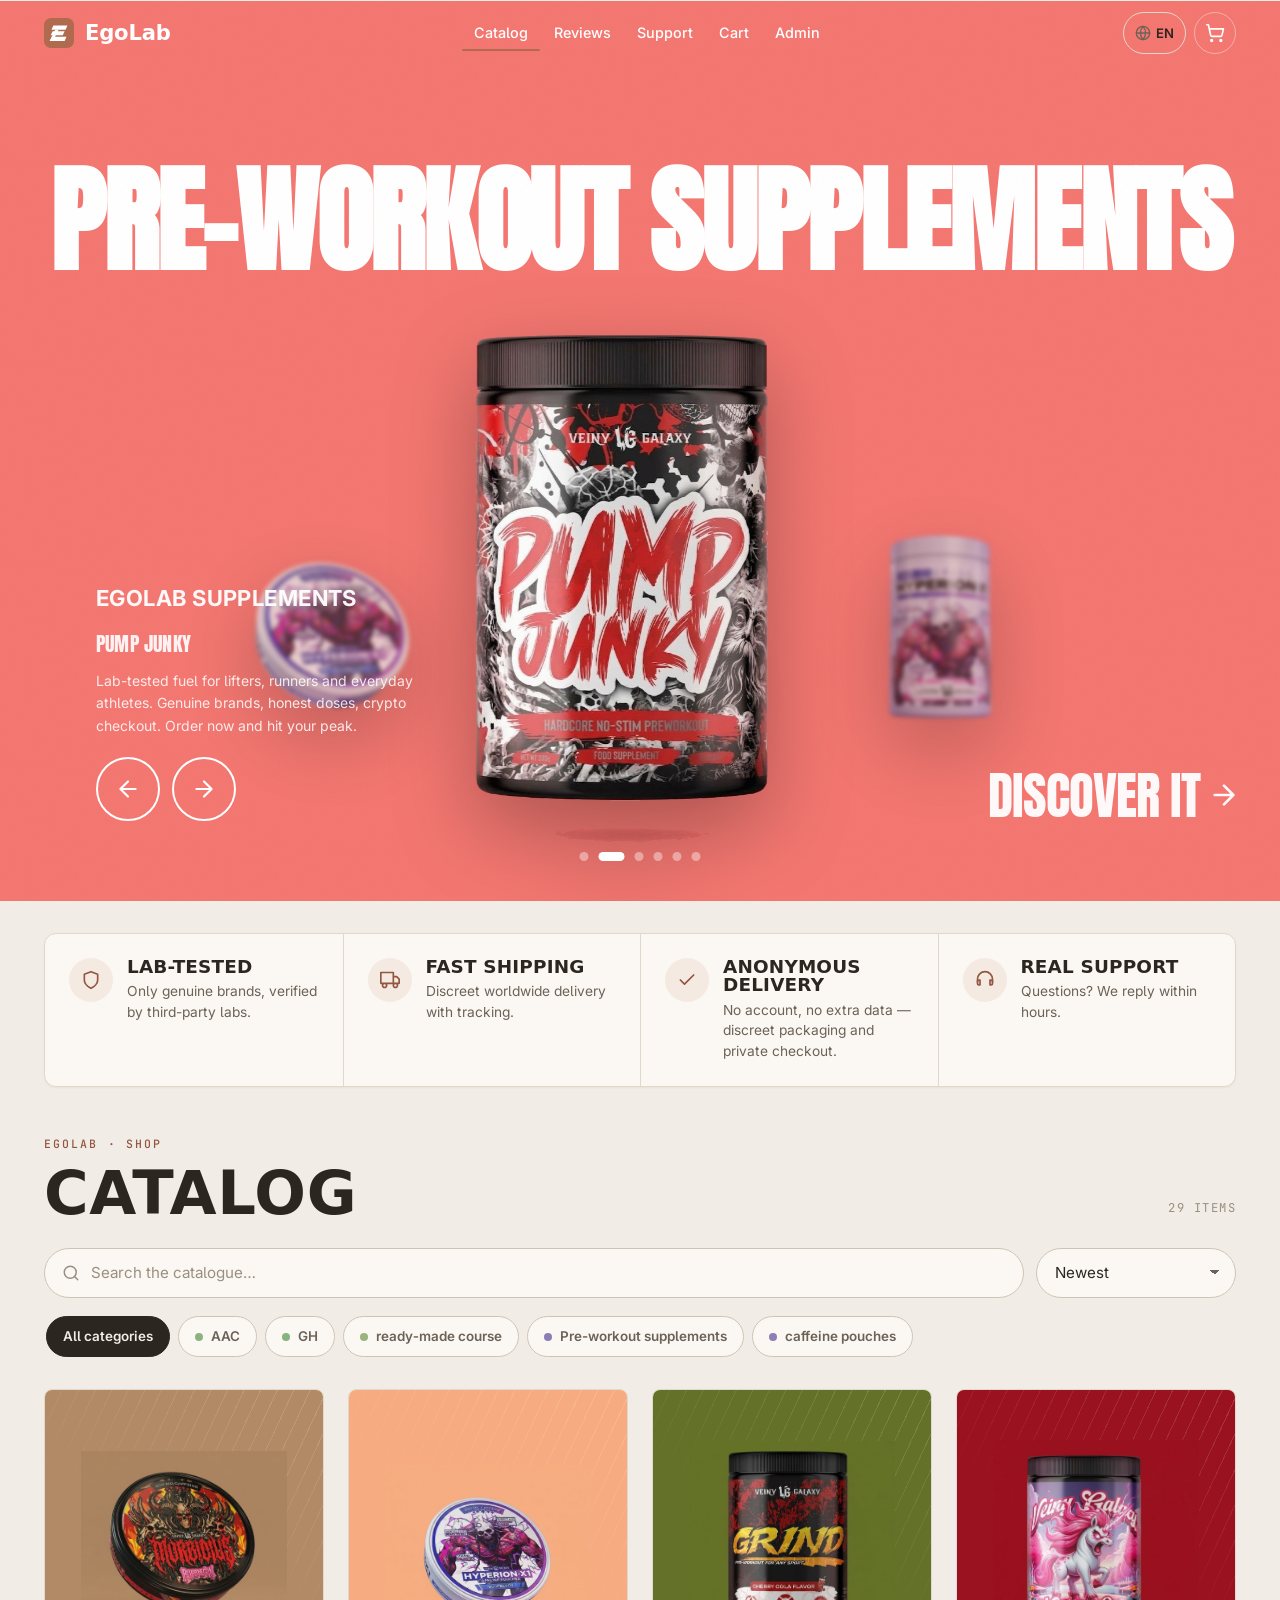
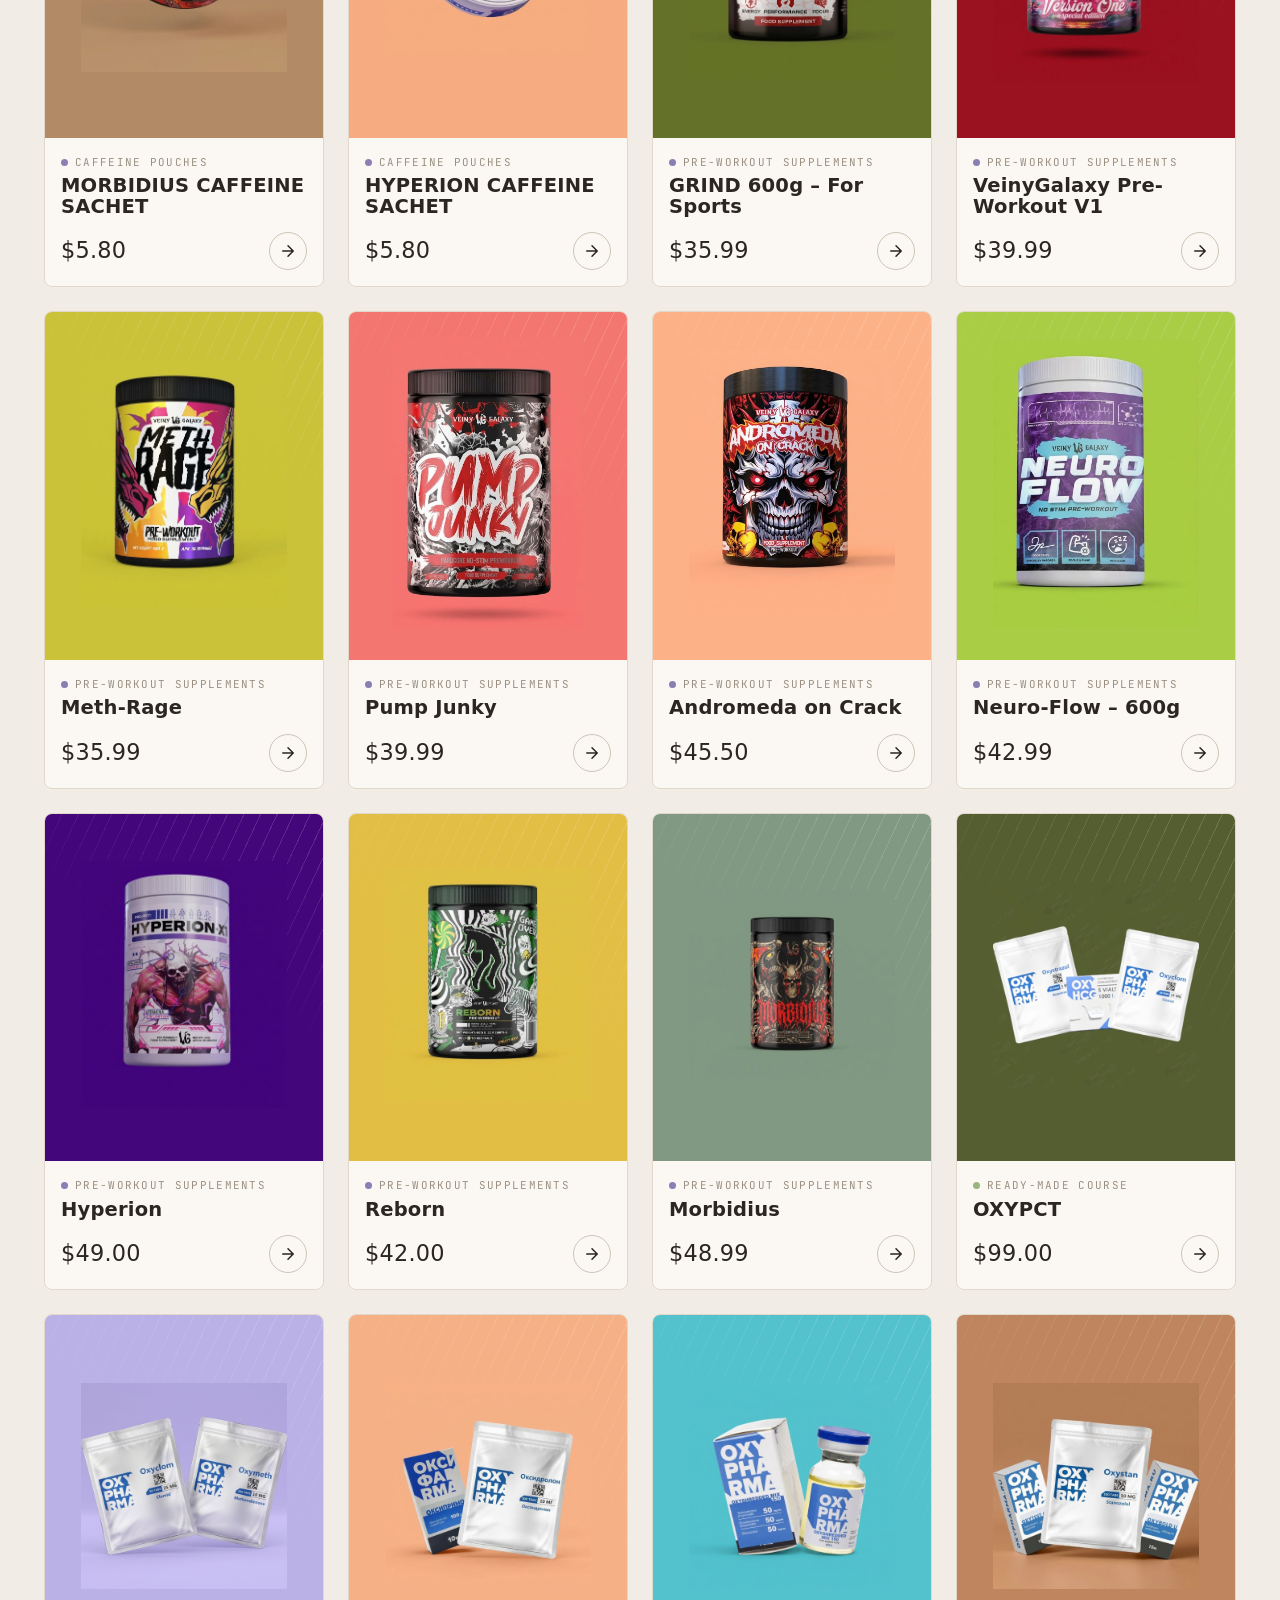
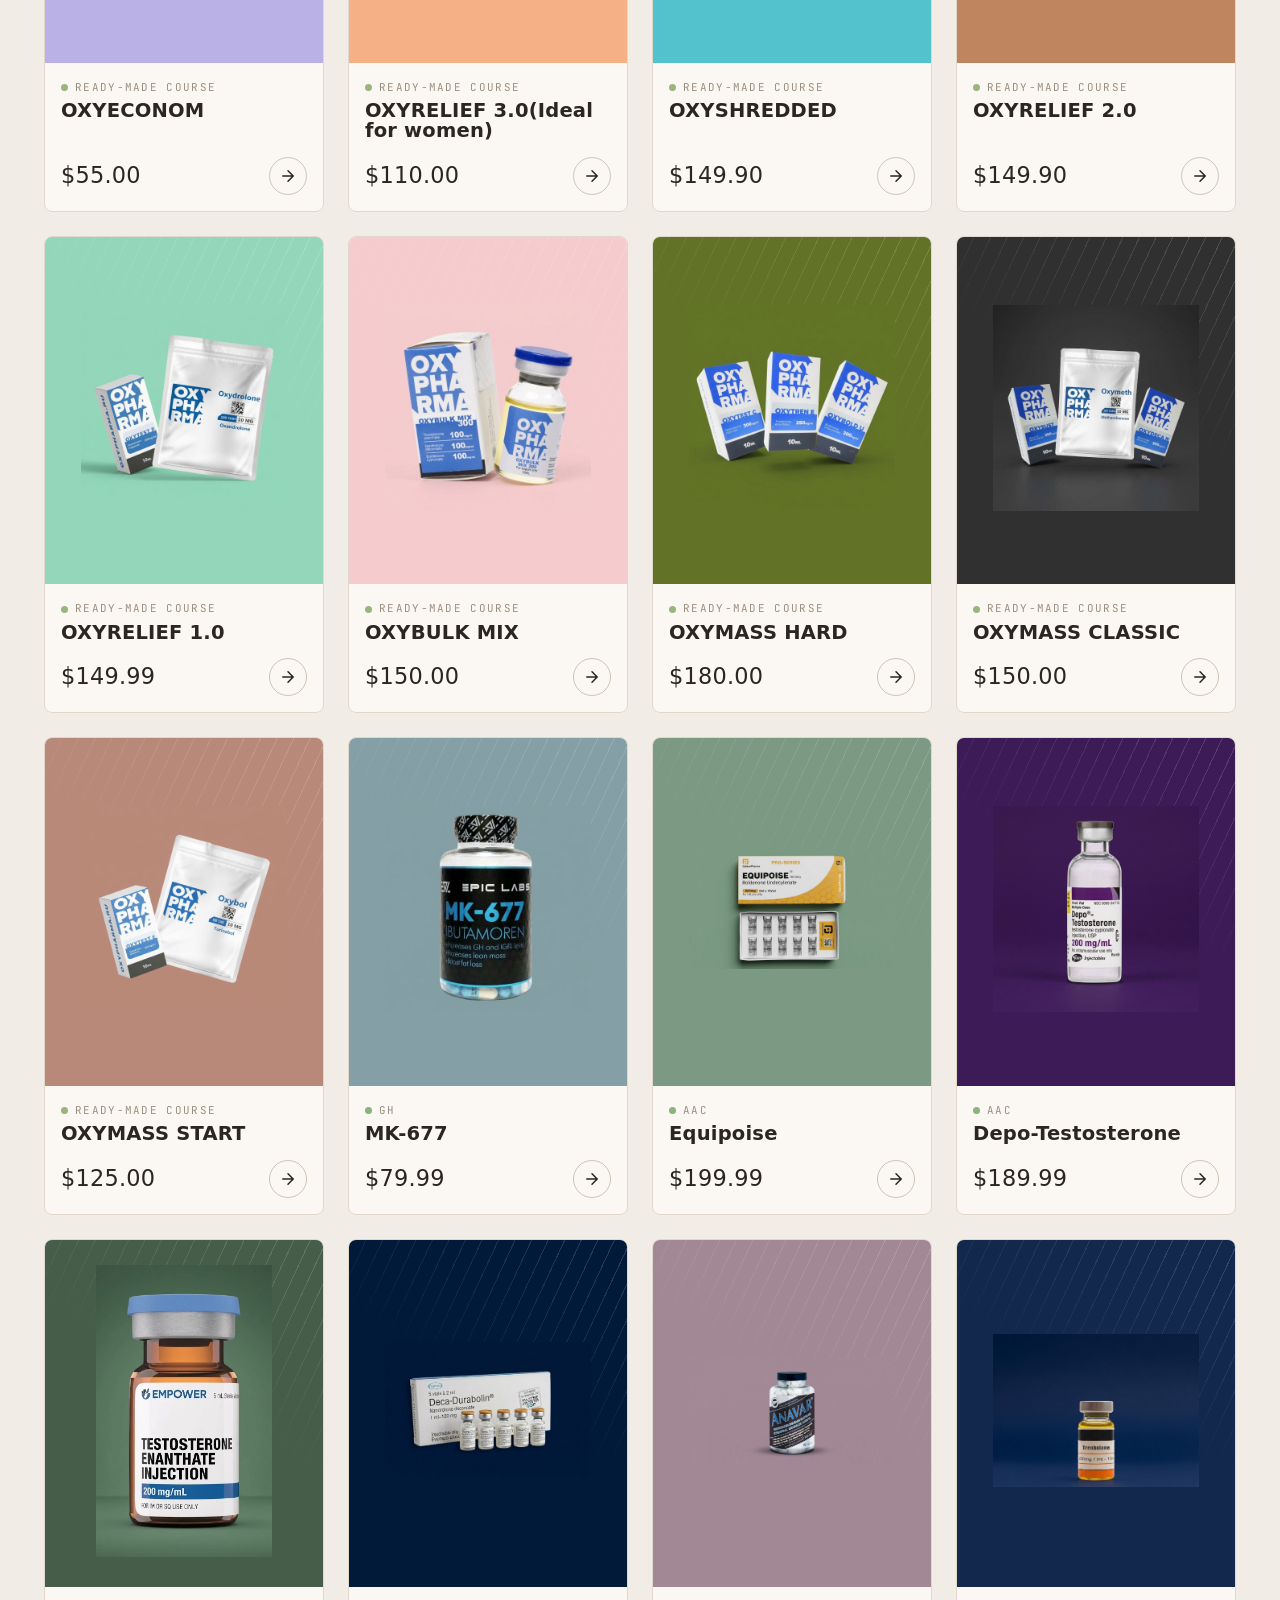
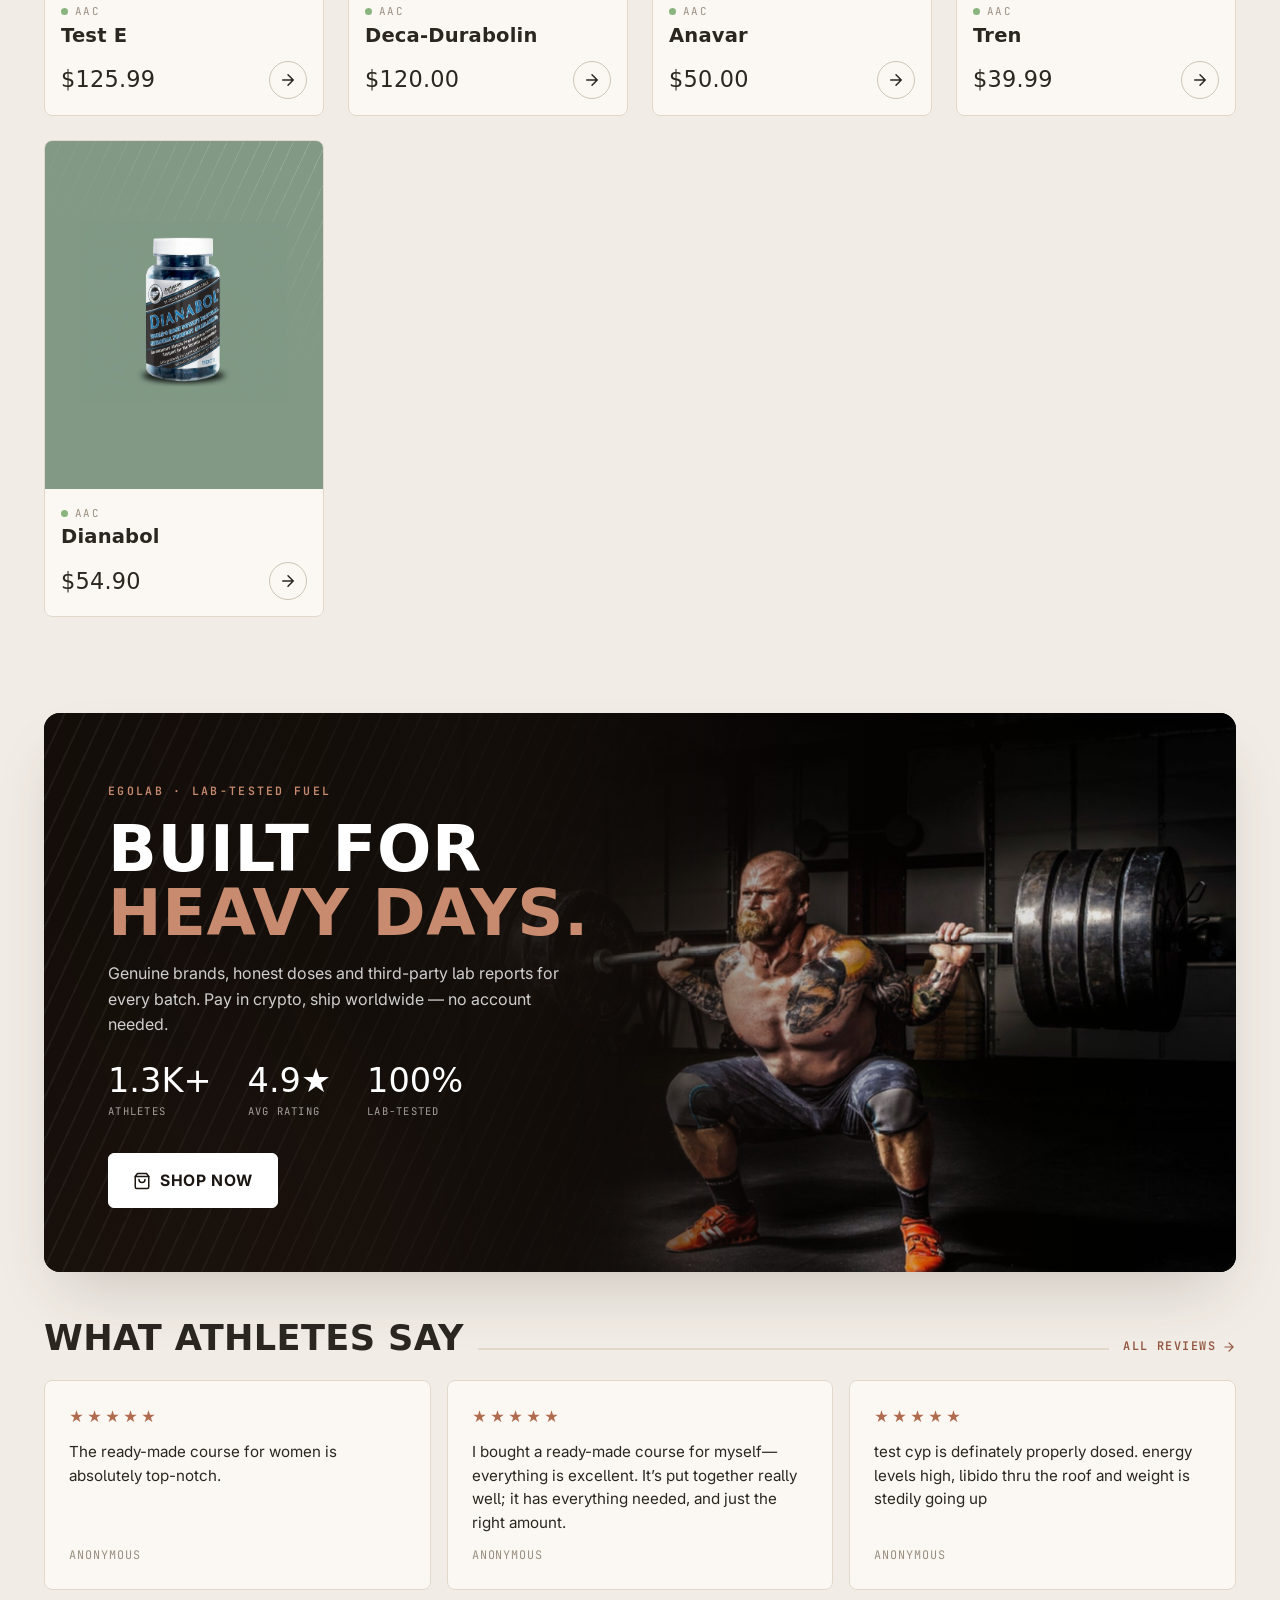
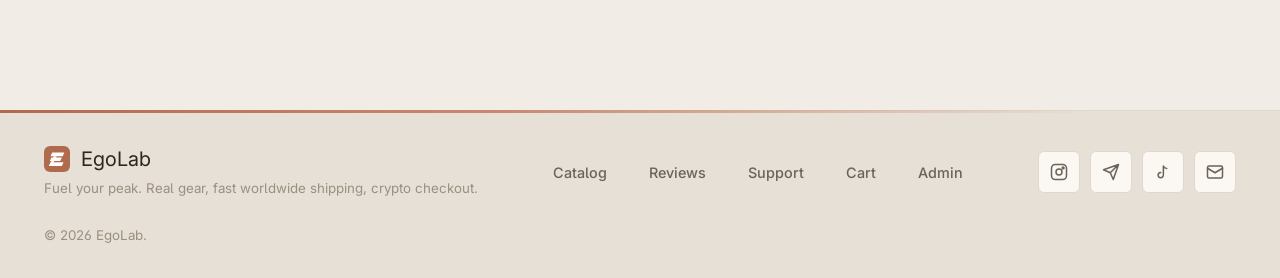
==== commit bb9deafb: "Cache busting: bump all module/style versions to ?v=3 and version the HTML entry scripts + styleshee" ====
--- a/index.html
+++ b/index.html
@@ -4,16 +4,16 @@
   <meta charset="utf-8">
   <meta name="viewport" content="width=device-width, initial-scale=1">
   <meta name="theme-color" content="#F1ECE5">
-  <link rel="icon" href="data:image/svg+xml,<svg xmlns='http://www.w3.org/2000/svg' viewBox='0 0 32 32'><rect width='32' height='32' rx='7' fill='%23100d0b'/><text x='50%25' y='55%25' font-size='20' font-family='Georgia' font-weight='700' text-anchor='middle' dominant-baseline='central' fill='%23faf9f7'>P</text></svg>">
+  <link rel="icon" href="data:image/svg+xml,%3Csvg%20xmlns='http://www.w3.org/2000/svg'%20viewBox='0%200%2064%2064'%3E%3Crect%20width='64'%20height='64'%20rx='15'%20fill='%23B06B4F'/%3E%3Cg%20fill='%23fff'%3E%3Cpath%20d='M20%2016%20L50%2016%20L46%2025%20L16%2025%20Z'/%3E%3Cpath%20d='M18.3%2028%20L44%2028%20L40%2037%20L14.3%2037%20Z'/%3E%3Cpath%20d='M16.6%2040%20L48%2040%20L44%2049%20L12.6%2049%20Z'/%3E%3Cpath%20d='M24%2025%20L31%2025%20L19%2049%20L12%2049%20Z'/%3E%3C/g%3E%3C/svg%3E">
   <link rel="preconnect" href="https://fonts.googleapis.com">
   <link rel="preconnect" href="https://fonts.gstatic.com" crossorigin>
-  <link href="https://fonts.googleapis.com/css2?family=Anton&family=Oswald:wght@500;600;700&family=Inter:wght@400;500;600;700&display=swap" rel="stylesheet">
-  <link rel="stylesheet" href="assets/css/styles.css">
-  <title>PEAKR</title>
+  <link href="https://fonts.googleapis.com/css2?family=Anton&family=Russo+One&family=Inter:wght@400;500;600;700&display=swap" rel="stylesheet">
+  <link rel="stylesheet" href="assets/css/styles.css?v=3">
+  <title>EgoLab</title>
   <script>(function(){try{var s=localStorage.getItem('mkt_theme');var l=window.matchMedia('(prefers-color-scheme: light)').matches;document.documentElement.setAttribute('data-theme','light');}catch(e){}})();</script>
 </head>
 <body data-page-title="Sports nutrition store">
   <main class="container" id="app"></main>
-  <script type="module" src="assets/js/pages/catalog.js"></script>
+  <script type="module" src="assets/js/pages/catalog.js?v=3"></script>
 </body>
 </html>
--- a/assets/css/styles.css
+++ b/assets/css/styles.css
@@ -5,7 +5,7 @@
    Redesign layer only — no app logic depends on this file.
    ========================================================================== */
 
-@import url('https://fonts.googleapis.com/css2?family=Anton&family=Oswald:wght@500;600;700&family=Inter:wght@400;500;600;700&family=JetBrains+Mono:wght@500;600;700&display=swap');
+@import url('https://fonts.googleapis.com/css2?family=Anton&family=Russo+One&family=Inter:wght@400;500;600;700&family=JetBrains+Mono:wght@500;600;700&display=swap');
 
 /* ---------- Tokens : LIGHT ------------------------------------------------ */
 :root[data-theme="light"] {
@@ -48,7 +48,7 @@
 
 /* ---------- Tokens : DARK (default — sport) ------------------------------- */
 :root {
-  --font-display: 'Anton', 'Oswald', 'Arial Narrow', system-ui, sans-serif;
+  --font-display: 'Russo One', system-ui, -apple-system, sans-serif;
   --font-body: 'Inter', system-ui, -apple-system, 'Segoe UI', Roboto, sans-serif;
   --font-mono: 'JetBrains Mono', ui-monospace, 'SF Mono', Menlo, monospace;
 
@@ -156,10 +156,9 @@
 .site-header__inner { display: flex; align-items: center; gap: var(--space-5); height: 66px; }
 .brand { display: flex; align-items: center; gap: 11px; white-space: nowrap; min-width: 0; overflow: hidden; }
 .brand__mark {
-  width: 30px; height: 30px; flex: 0 0 auto; display: grid; place-items: center; border-radius: var(--r-sm);
-  background: var(--primary); color: var(--primary-fg);
-  font-family: var(--font-display); font-weight: 700; font-size: 1rem;
-}
+  width: 30px; height: 30px; flex: 0 0 auto; display: grid; place-items: center;
+}
+.brand__mark img { width: 100%; height: 100%; display: block; }
 .brand__name { font-family: var(--font-display); font-size: 1.32rem; font-weight: 600; letter-spacing: -.01em; overflow: hidden; text-overflow: ellipsis; }
 .header-tools { flex: 0 0 auto; }
 .site-nav { display: flex; align-items: center; gap: 2px; margin-left: auto; }
@@ -596,7 +595,7 @@
   .kv { grid-template-columns: 1fr; gap: 2px 0; }
   .kv dt { margin-top: 8px; }
 }
-@media (max-width: 720px) {
+@media (max-width: 900px) {
   .site-nav {
     position: fixed; inset: 66px 0 auto 0; flex-direction: column; align-items: stretch; gap: 2px;
     background: var(--bg); border-bottom: 1px solid var(--border); box-shadow: var(--shadow-md);
@@ -658,7 +657,7 @@
   position: absolute; inset-inline: 0; top: 18%; z-index: 2;
   display: flex; align-items: center; justify-content: center;
   pointer-events: none; user-select: none;
-  font-family: 'Anton', 'Oswald', sans-serif; font-weight: 900;
+  font-family: 'Anton', sans-serif; font-weight: 900;
   font-size: clamp(90px, 28vw, 380px); line-height: 1;
   text-transform: uppercase; letter-spacing: -0.02em; white-space: nowrap;
   color: #fff; opacity: 1;
@@ -679,7 +678,7 @@
 
 .toon__info { position: absolute; bottom: 24px; left: 16px; z-index: 60; max-width: 320px; }
 .toon__kicker { font-weight: 700; text-transform: uppercase; letter-spacing: .02em; opacity: .95; font-size: 16px; margin: 0 0 6px; }
-.toon__name { font-family: 'Anton', 'Oswald', sans-serif; font-weight: 400; font-size: 20px; letter-spacing: .01em; text-transform: uppercase; opacity: .9; margin: 0 0 10px; }
+.toon__name { font-family: 'Anton', sans-serif; font-weight: 400; font-size: 20px; letter-spacing: .01em; text-transform: uppercase; opacity: .9; margin: 0 0 10px; }
 .toon__desc { font-size: 12px; line-height: 1.6; opacity: .85; margin: 0 0 16px; }
 .toon__nav { display: flex; gap: 12px; }
 .toon__btn {
@@ -693,7 +692,7 @@
 .toon__discover {
   position: absolute; bottom: 24px; right: 16px; z-index: 60;
   display: flex; align-items: center; gap: 8px;
-  font-family: 'Anton', 'Oswald', sans-serif; font-weight: 400;
+  font-family: 'Anton', sans-serif; font-weight: 400;
   font-size: clamp(20px, 4vw, 56px); line-height: 1;
   letter-spacing: -0.02em; text-transform: uppercase;
   color: #fff; opacity: .95; text-decoration: none;
@@ -1067,3 +1066,61 @@
   .benny h3 { font-size: 1rem; margin: 0; }
   .benny__ic { width: 38px; height: 38px; }
 }
+
+/* ---------- Checkout: payment method tiles ---------- */
+.method-grid { display: grid; grid-template-columns: repeat(3, 1fr); gap: var(--space-3); }
+.method {
+  position: relative; display: flex; align-items: center; gap: 12px; text-align: left;
+  padding: 14px; border: 1px solid var(--border-strong); border-radius: var(--r-input);
+  background: var(--surface); cursor: pointer; color: var(--fg);
+  transition: border-color .2s var(--ease), background .2s var(--ease), box-shadow .2s var(--ease), transform .14s var(--ease-spring);
+}
+.method:hover { border-color: var(--fg-subtle); }
+.method:active { transform: scale(.97); }
+.method:focus-visible { outline: none; box-shadow: 0 0 0 2px var(--bg), 0 0 0 4px var(--ring); }
+.method__ic { width: 40px; height: 40px; flex: 0 0 auto; border-radius: 50%; display: grid; place-items: center;
+  background: var(--accent-weak); color: var(--accent-ink); transition: background .25s var(--ease), color .25s var(--ease), transform .4s var(--ease-spring); }
+.method:hover .method__ic { transform: rotate(-8deg); }
+.method__body { display: flex; flex-direction: column; gap: 2px; min-width: 0; flex: 1; }
+.method__title { font-weight: 700; font-size: .95rem; line-height: 1.2; }
+.method__sub { font-family: var(--font-mono); font-size: .64rem; color: var(--fg-subtle); letter-spacing: .02em; line-height: 1.35; }
+.method__chev { flex: 0 0 auto; color: var(--fg-subtle); transition: transform .35s var(--ease-spring), color .2s var(--ease); }
+.method.is-selected { border-color: var(--accent); background: var(--accent-weak); box-shadow: 0 0 0 1px var(--accent); }
+.method.is-selected .method__ic { background: var(--accent); color: #fff; }
+.method.is-selected .method__chev { transform: rotate(90deg); color: var(--accent-ink); }
+.method.is-soon { cursor: not-allowed; background: var(--surface-2); border-style: dashed; }
+.method.is-soon:hover { border-color: var(--border-strong); }
+.method.is-soon:hover .method__ic { transform: none; }
+.method.is-soon .method__ic { background: var(--surface-3); color: var(--fg-subtle); }
+.method.is-soon .method__title { color: var(--fg-muted); }
+.method__soon { position: absolute; top: -9px; right: 10px; padding: 3px 8px; border-radius: var(--r-pill);
+  background: var(--fg); color: var(--bg); font-family: var(--font-mono); font-size: .58rem; font-weight: 700; letter-spacing: .1em; text-transform: uppercase; }
+.method.nope { animation: methodNope .38s var(--ease); }
+@keyframes methodNope { 25% { transform: translateX(-4px); } 50% { transform: translateX(4px); } 75% { transform: translateX(-2px); } }
+.crypto-area.is-in { animation: cryptoIn .45s var(--ease-out); }
+@keyframes cryptoIn { from { opacity: 0; transform: translateY(-8px); } to { opacity: 1; transform: none; } }
+@media (max-width: 1100px) and (min-width: 901px) { .method-grid { grid-template-columns: 1fr; } }
+@media (max-width: 600px) { .method-grid { grid-template-columns: 1fr; } }
+
+/* mobile nav panel is a solid light sheet — keep its links readable on the home hero */
+@media (max-width: 900px) {
+  body.home:not(.scrolled) .site-nav .navlink { color: var(--fg-muted); }
+  body.home:not(.scrolled) .site-nav .navlink:hover,
+  body.home:not(.scrolled) .site-nav .navlink.is-active { color: var(--fg); opacity: 1; }
+}
+
+/* admin: tabs scroll horizontally instead of overflowing the page on small screens */
+.tabs { max-width: 100%; overflow-x: auto; scrollbar-width: none; }
+.tabs::-webkit-scrollbar { display: none; }
+
+/* category chips: draggable affordance */
+.chips { cursor: grab; }
+.chips.dragging { cursor: grabbing; scroll-snap-type: none; }
+.chips.dragging .chip { pointer-events: none; }
+
+/* admin: category / subcategory manager */
+.tax-wrap { display: flex; flex-wrap: wrap; gap: 8px; }
+.tax-chip { display: inline-flex; align-items: center; gap: 7px; padding: 7px 7px 7px 13px; border-radius: var(--r-pill); background: var(--surface-2); border: 1px solid var(--border); font-size: .85rem; font-weight: 600; }
+.tax-chip em { font-style: normal; font-family: var(--font-mono); font-size: .62rem; color: var(--fg-subtle); background: var(--bg); padding: 1px 6px; border-radius: var(--r-pill); }
+.tax-del { display: grid; place-items: center; width: 20px; height: 20px; border-radius: 50%; border: 0; background: transparent; color: var(--fg-subtle); cursor: pointer; transition: background .15s var(--ease), color .15s var(--ease); }
+.tax-del:hover { background: var(--danger-weak); color: var(--danger); }
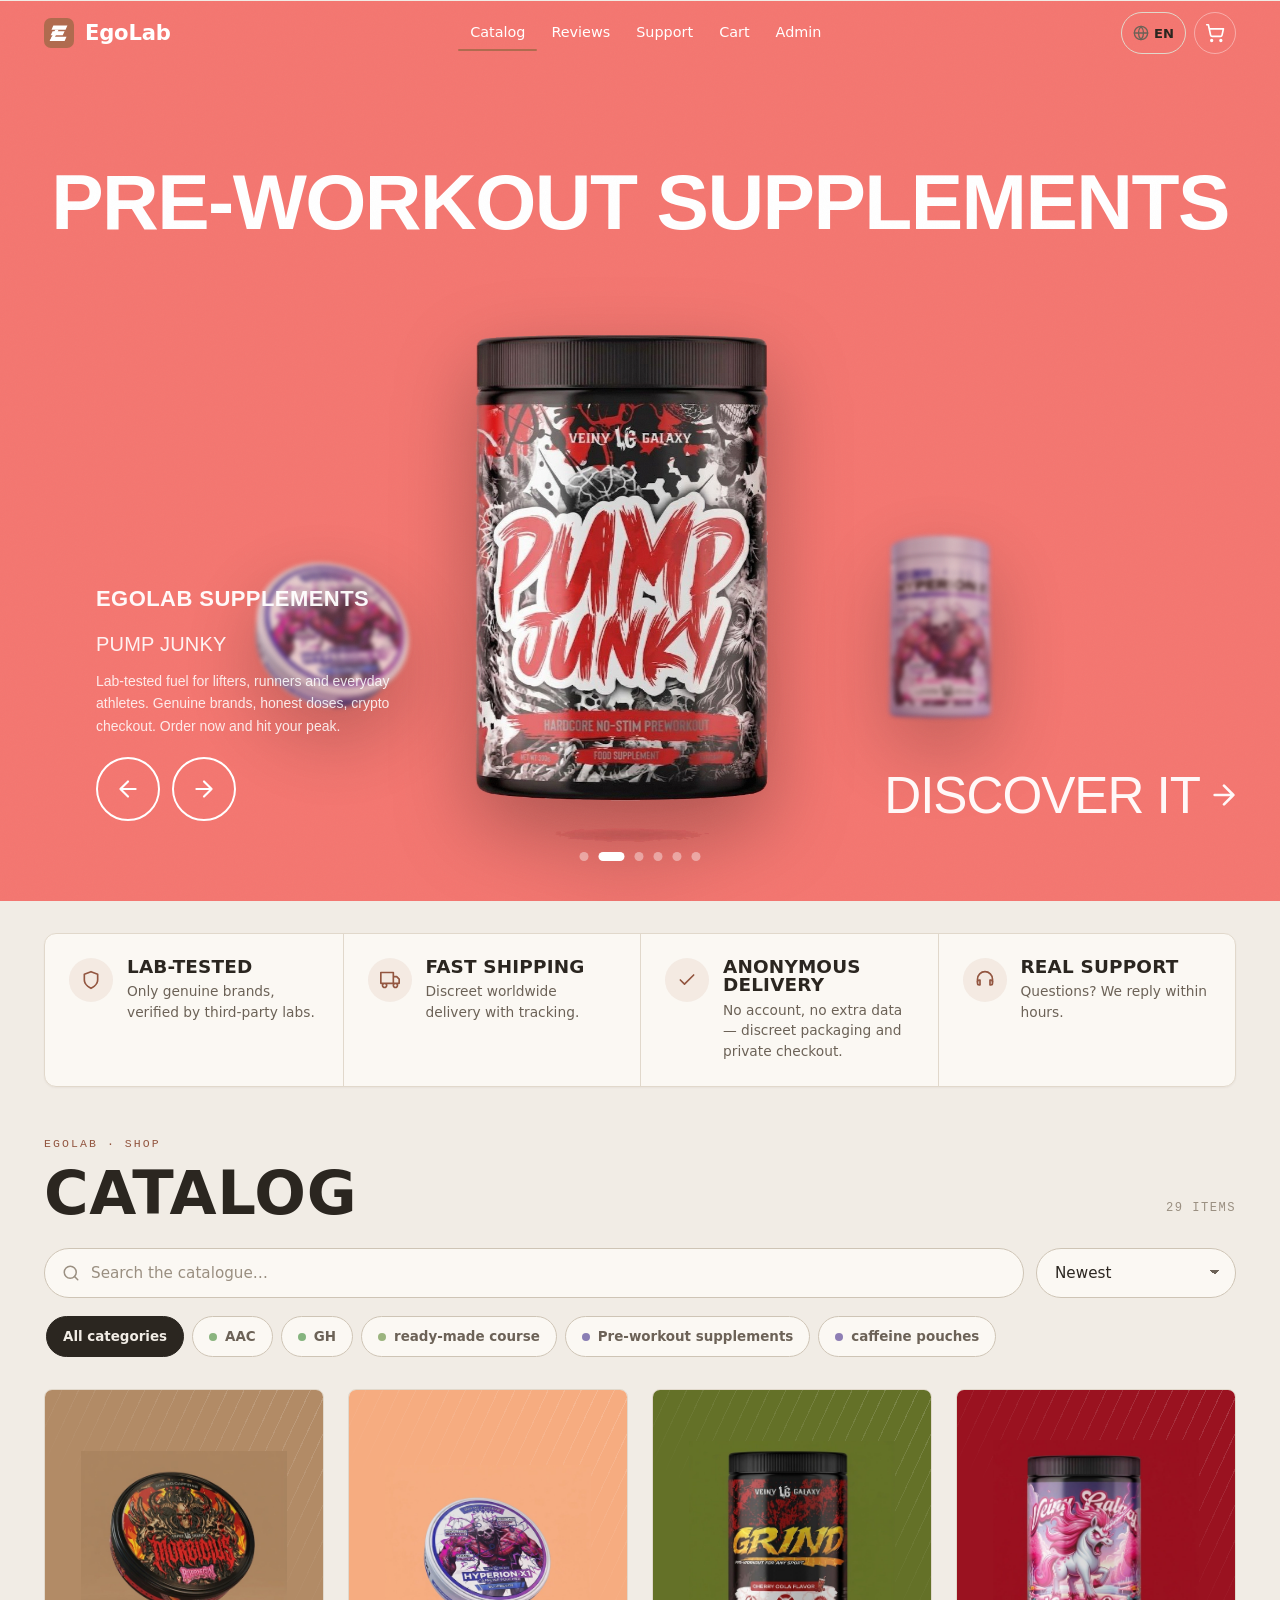
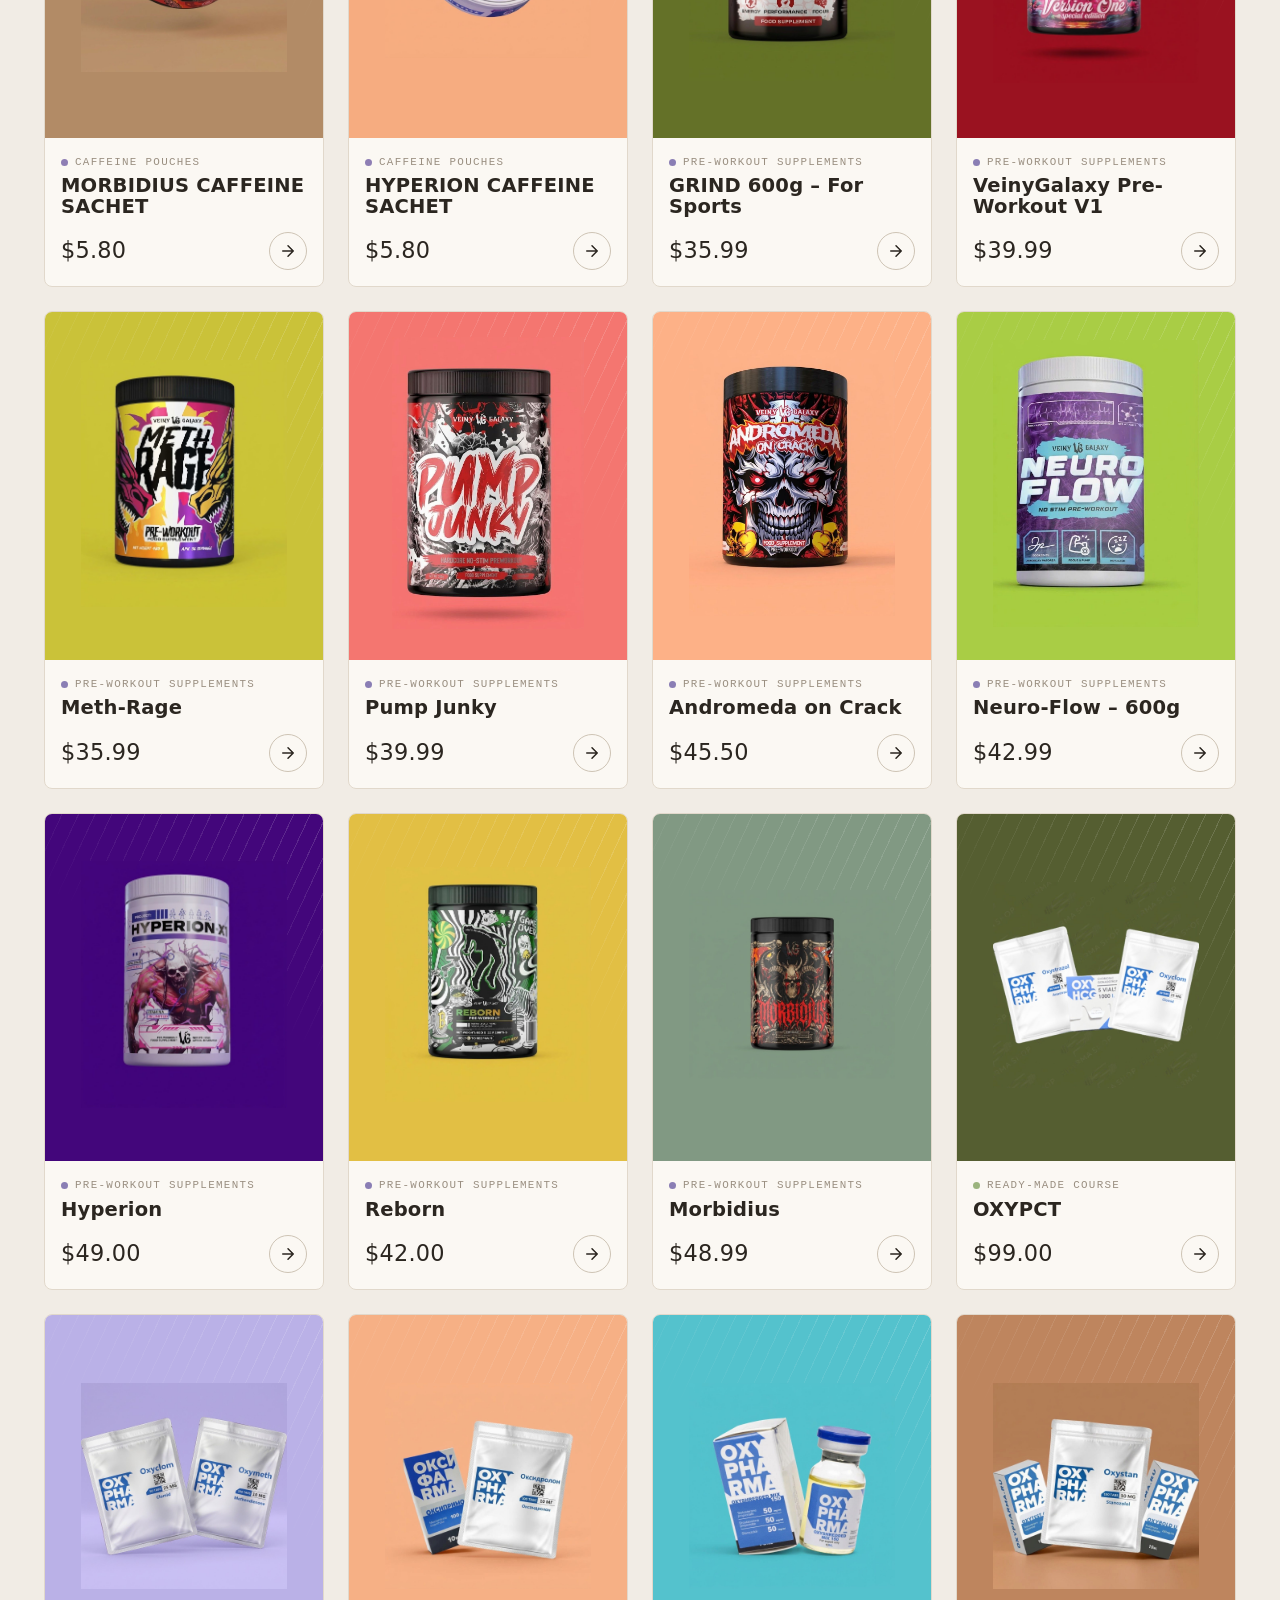
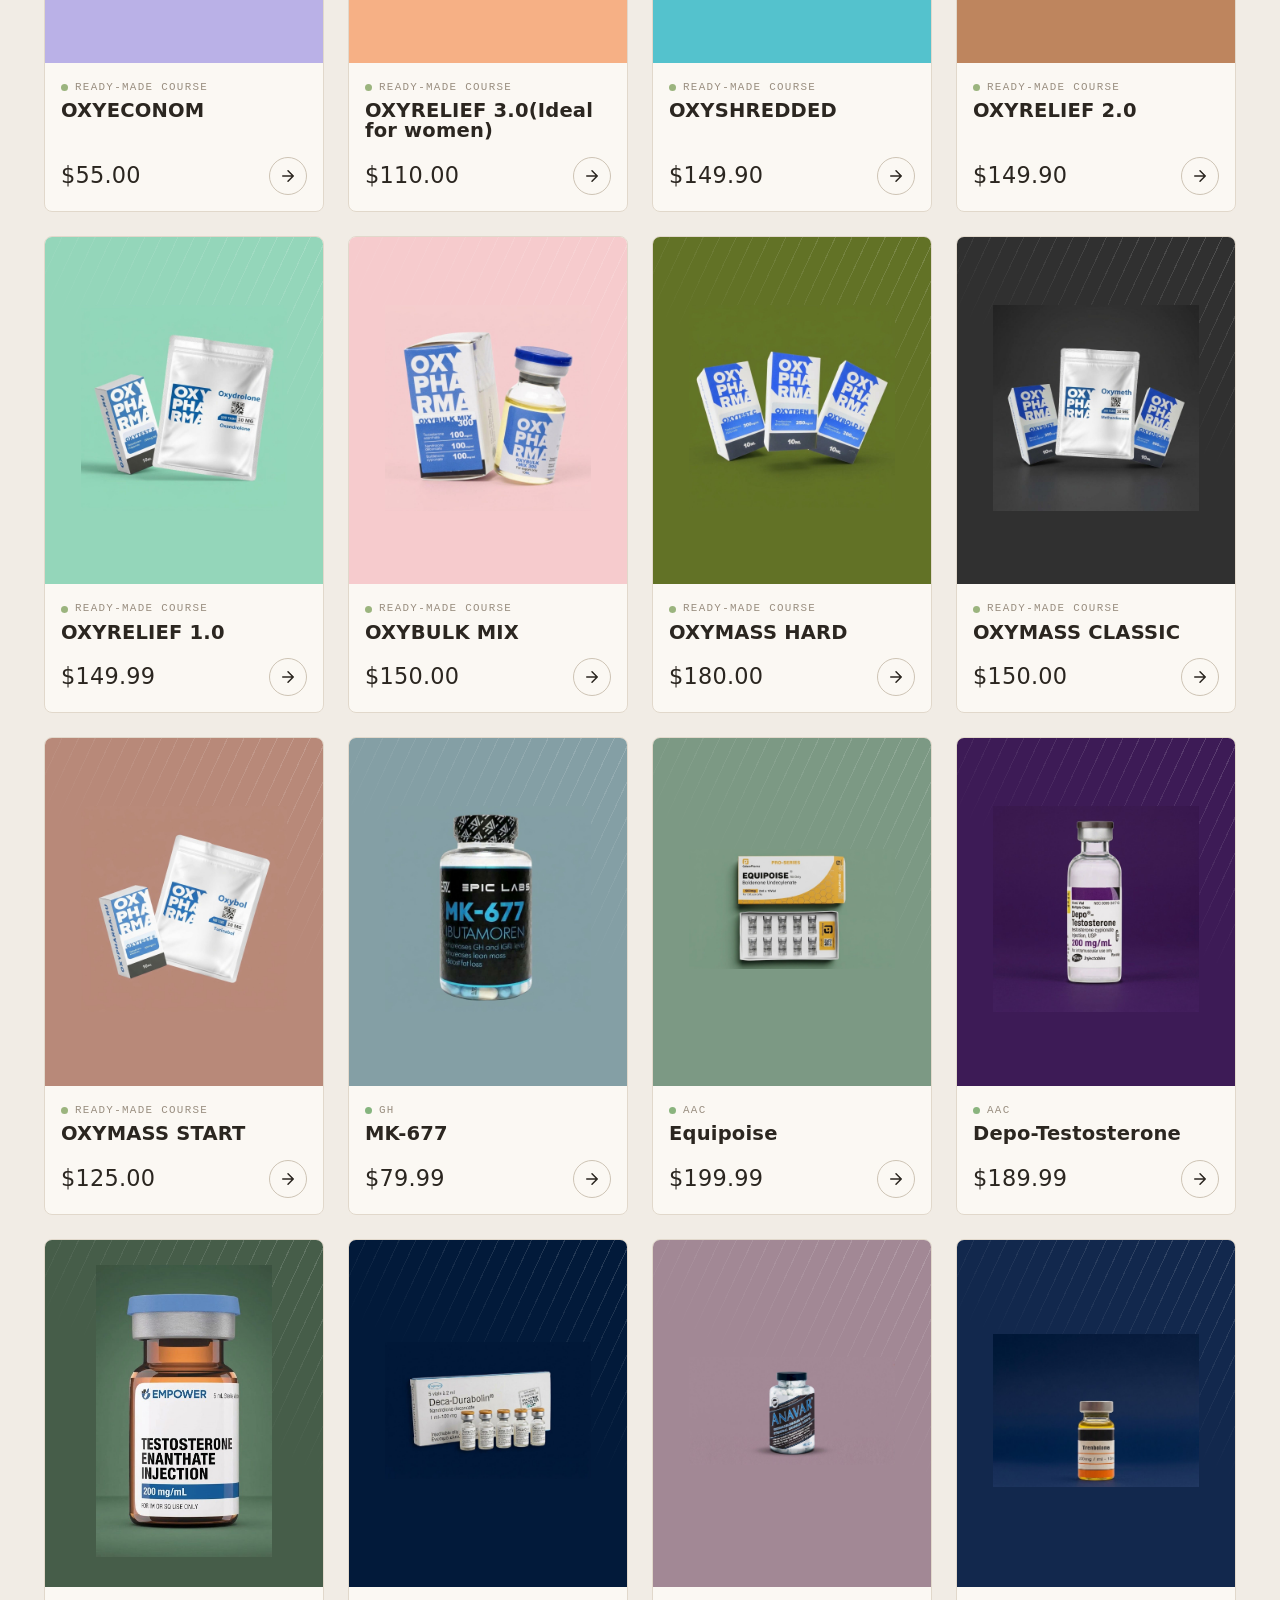
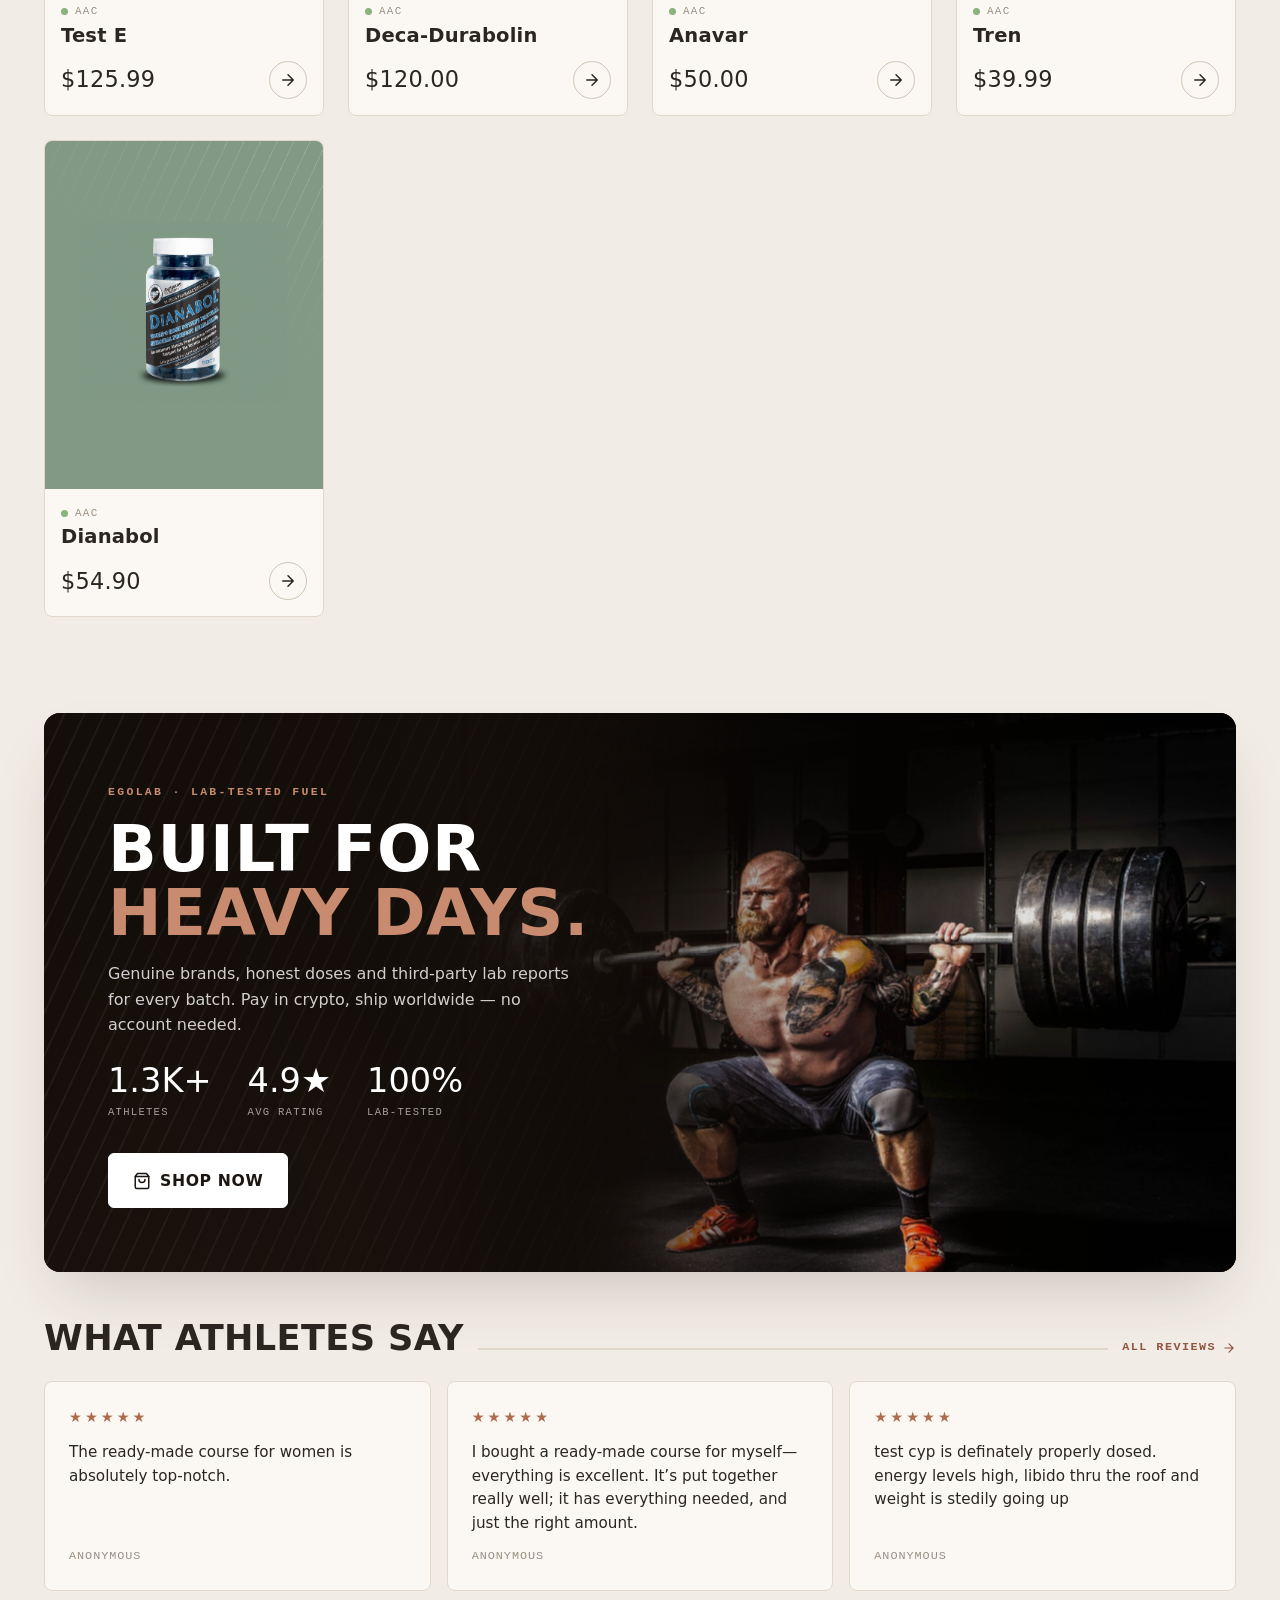
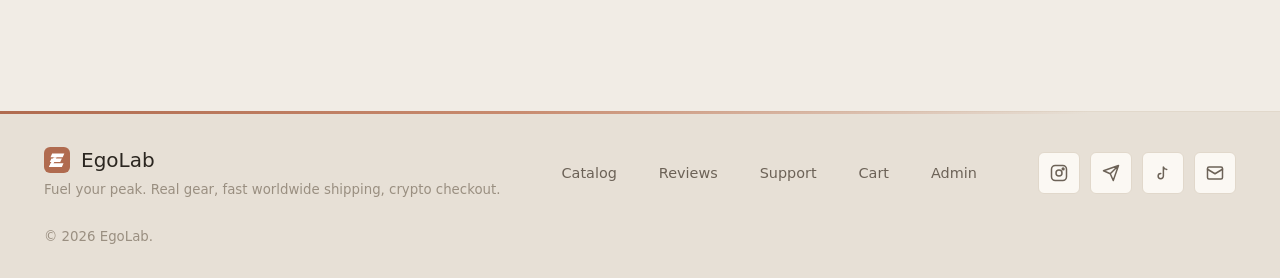
==== commit 08cb5554: "Security hardening: XSS defenses + Content-Security-Policy - Add safeUrl() scheme sanitizer (blocks " ====
--- a/index.html
+++ b/index.html
@@ -3,6 +3,7 @@
 <head>
   <meta charset="utf-8">
   <meta name="viewport" content="width=device-width, initial-scale=1">
+  <meta http-equiv="Content-Security-Policy" content="default-src 'self'; script-src 'self'; style-src 'self' 'unsafe-inline' https://fonts.googleapis.com; font-src https://fonts.gstatic.com; img-src 'self' data: https:; connect-src 'self' https://api.telegram.org; object-src 'none'; base-uri 'self'; form-action 'self'; frame-src 'none'">
   <meta name="theme-color" content="#F1ECE5">
   <link rel="icon" href="data:image/svg+xml,%3Csvg%20xmlns='http://www.w3.org/2000/svg'%20viewBox='0%200%2064%2064'%3E%3Crect%20width='64'%20height='64'%20rx='15'%20fill='%23B06B4F'/%3E%3Cg%20fill='%23fff'%3E%3Cpath%20d='M20%2016%20L50%2016%20L46%2025%20L16%2025%20Z'/%3E%3Cpath%20d='M18.3%2028%20L44%2028%20L40%2037%20L14.3%2037%20Z'/%3E%3Cpath%20d='M16.6%2040%20L48%2040%20L44%2049%20L12.6%2049%20Z'/%3E%3Cpath%20d='M24%2025%20L31%2025%20L19%2049%20L12%2049%20Z'/%3E%3C/g%3E%3C/svg%3E">
   <link rel="preconnect" href="https://fonts.googleapis.com">
@@ -10,7 +11,7 @@
   <link href="https://fonts.googleapis.com/css2?family=Anton&family=Russo+One&family=Inter:wght@400;500;600;700&display=swap" rel="stylesheet">
   <link rel="stylesheet" href="assets/css/styles.css?v=3">
   <title>EgoLab</title>
-  <script>(function(){try{var s=localStorage.getItem('mkt_theme');var l=window.matchMedia('(prefers-color-scheme: light)').matches;document.documentElement.setAttribute('data-theme','light');}catch(e){}})();</script>
+  <script src="assets/js/theme-init.js?v=3"></script>
 </head>
 <body data-page-title="Sports nutrition store">
   <main class="container" id="app"></main>
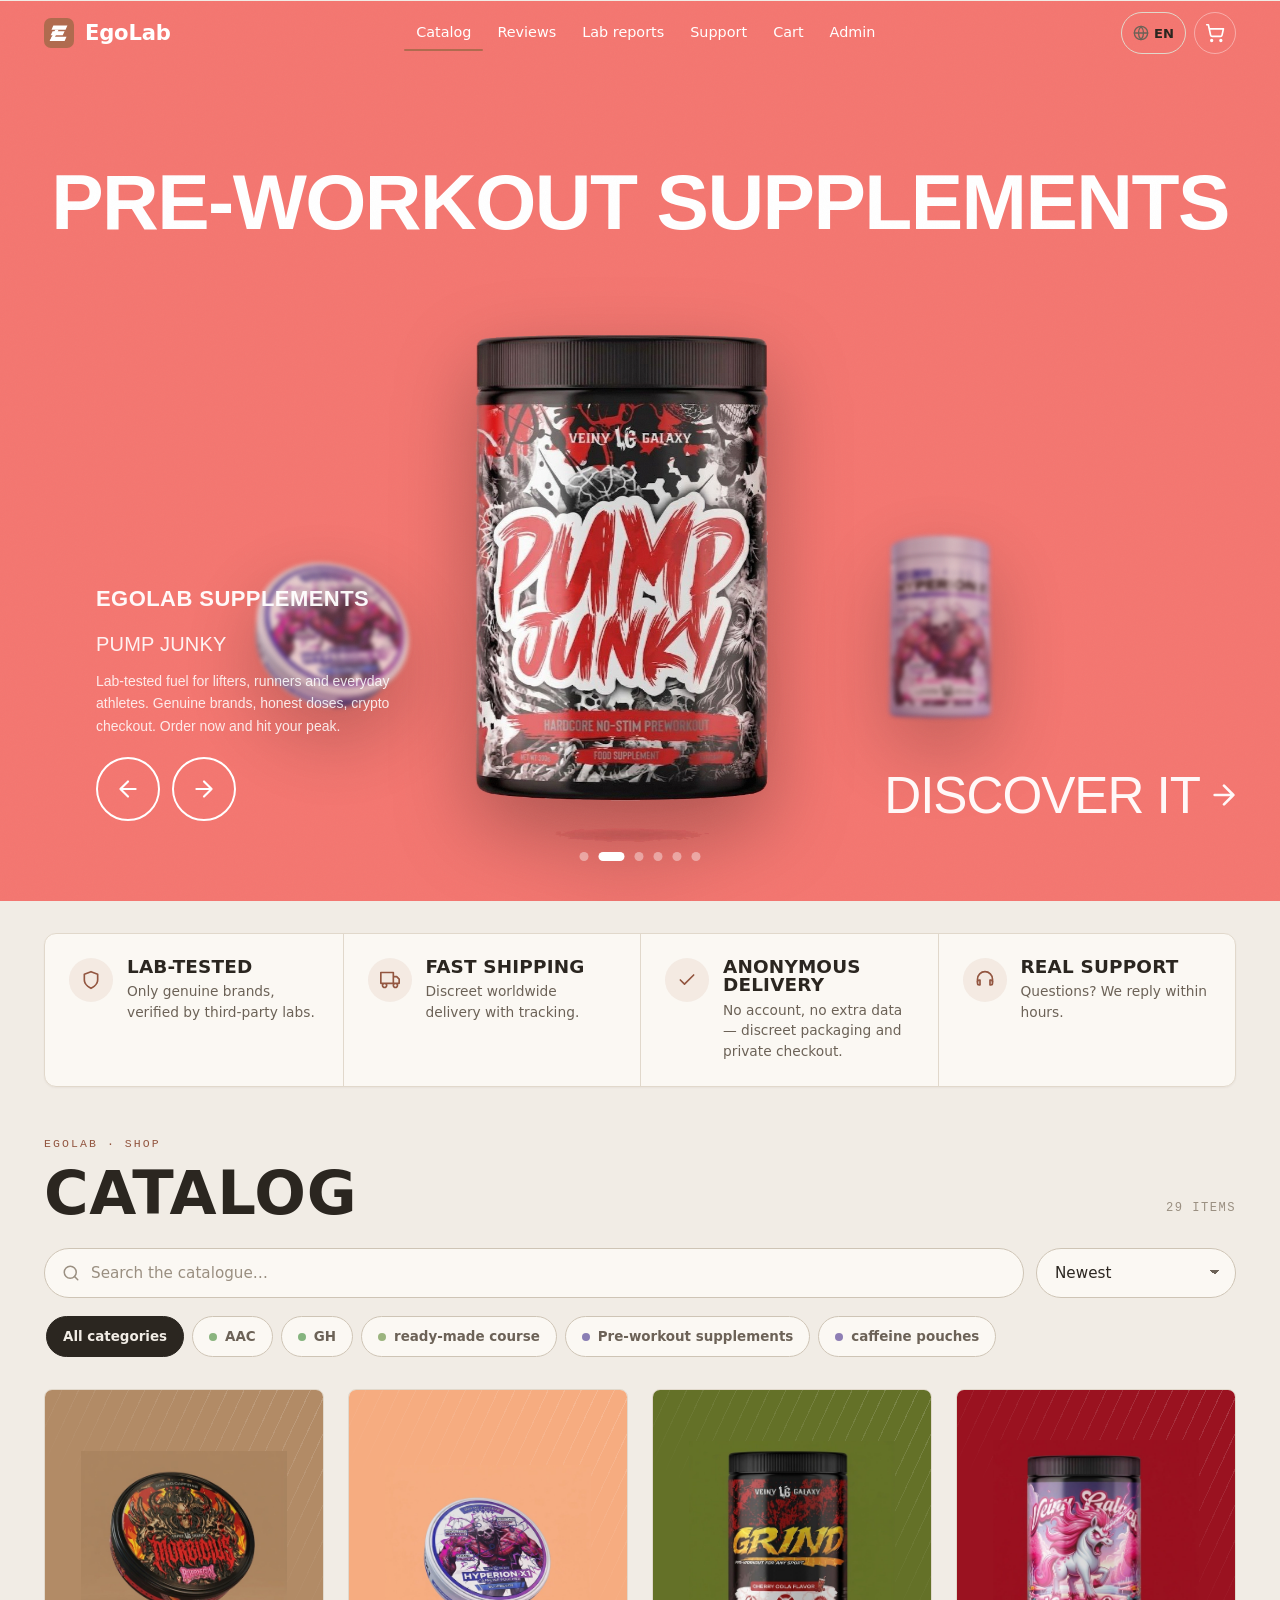
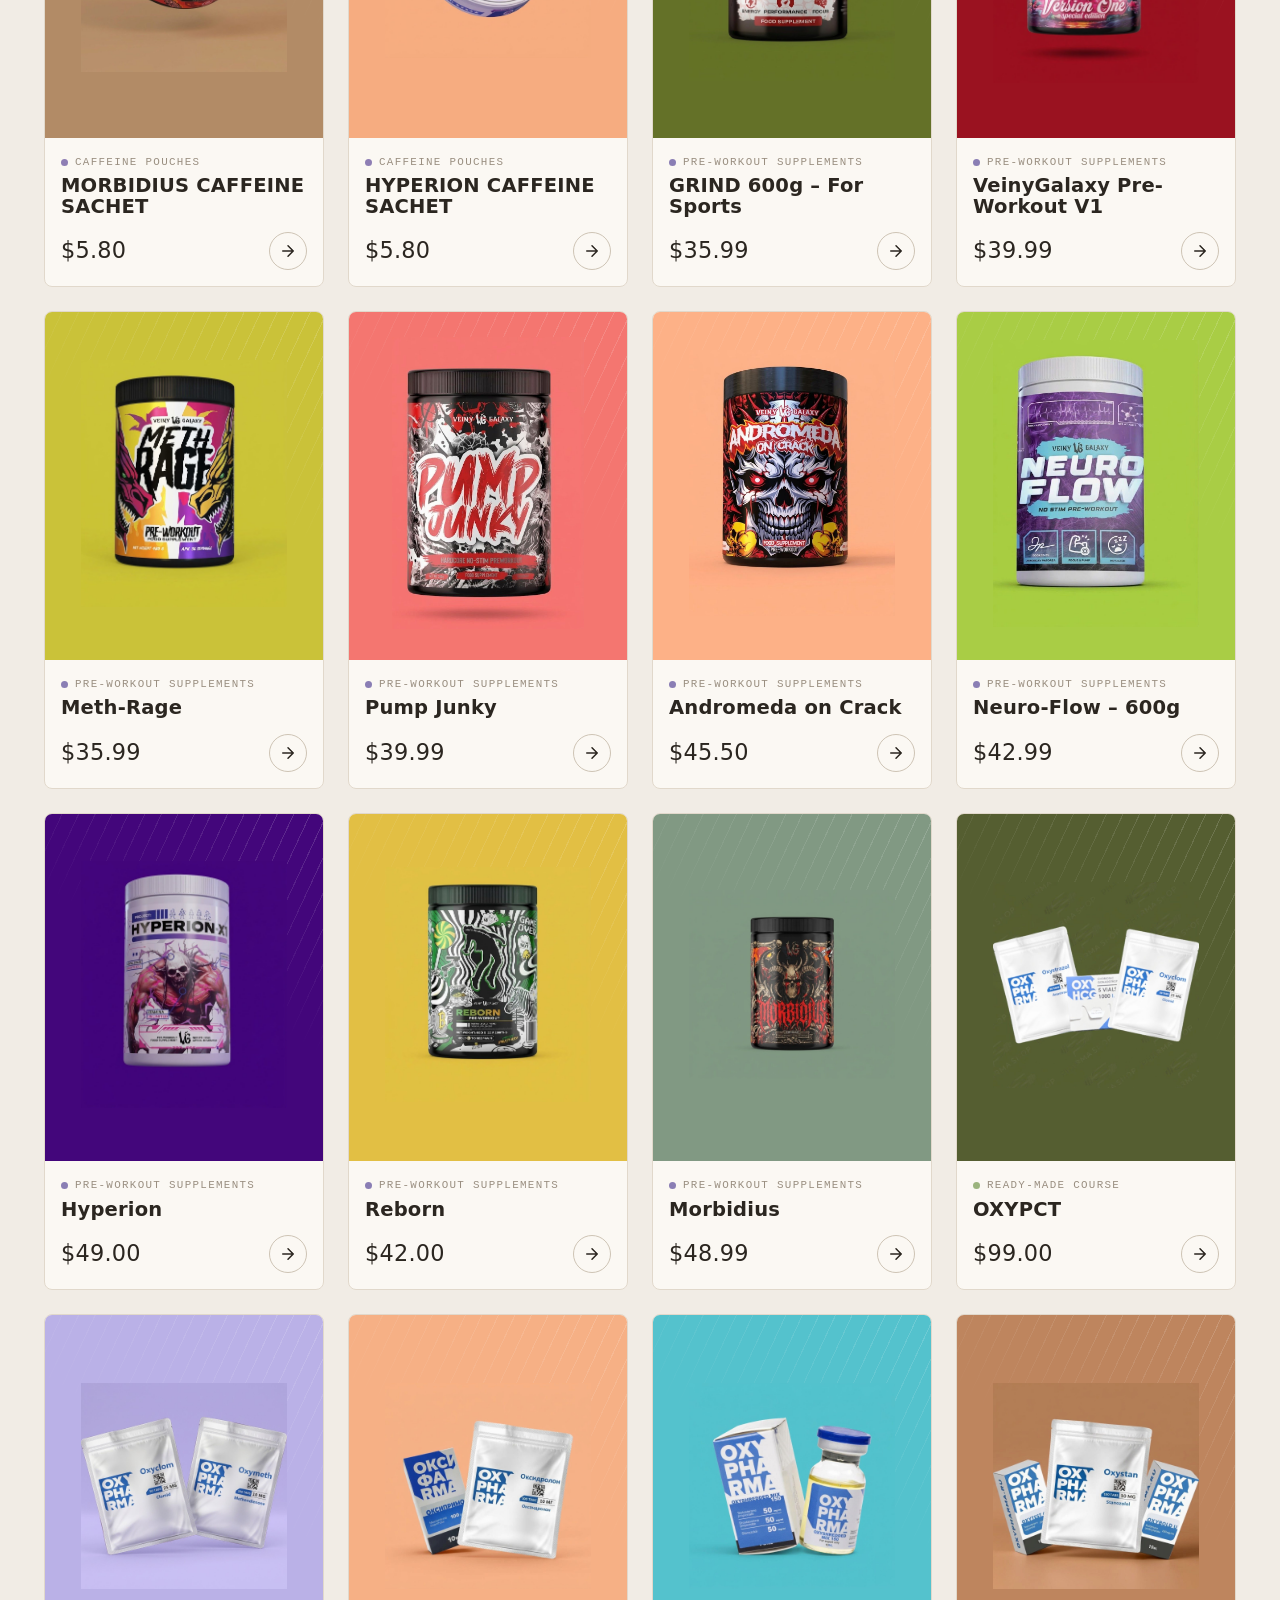
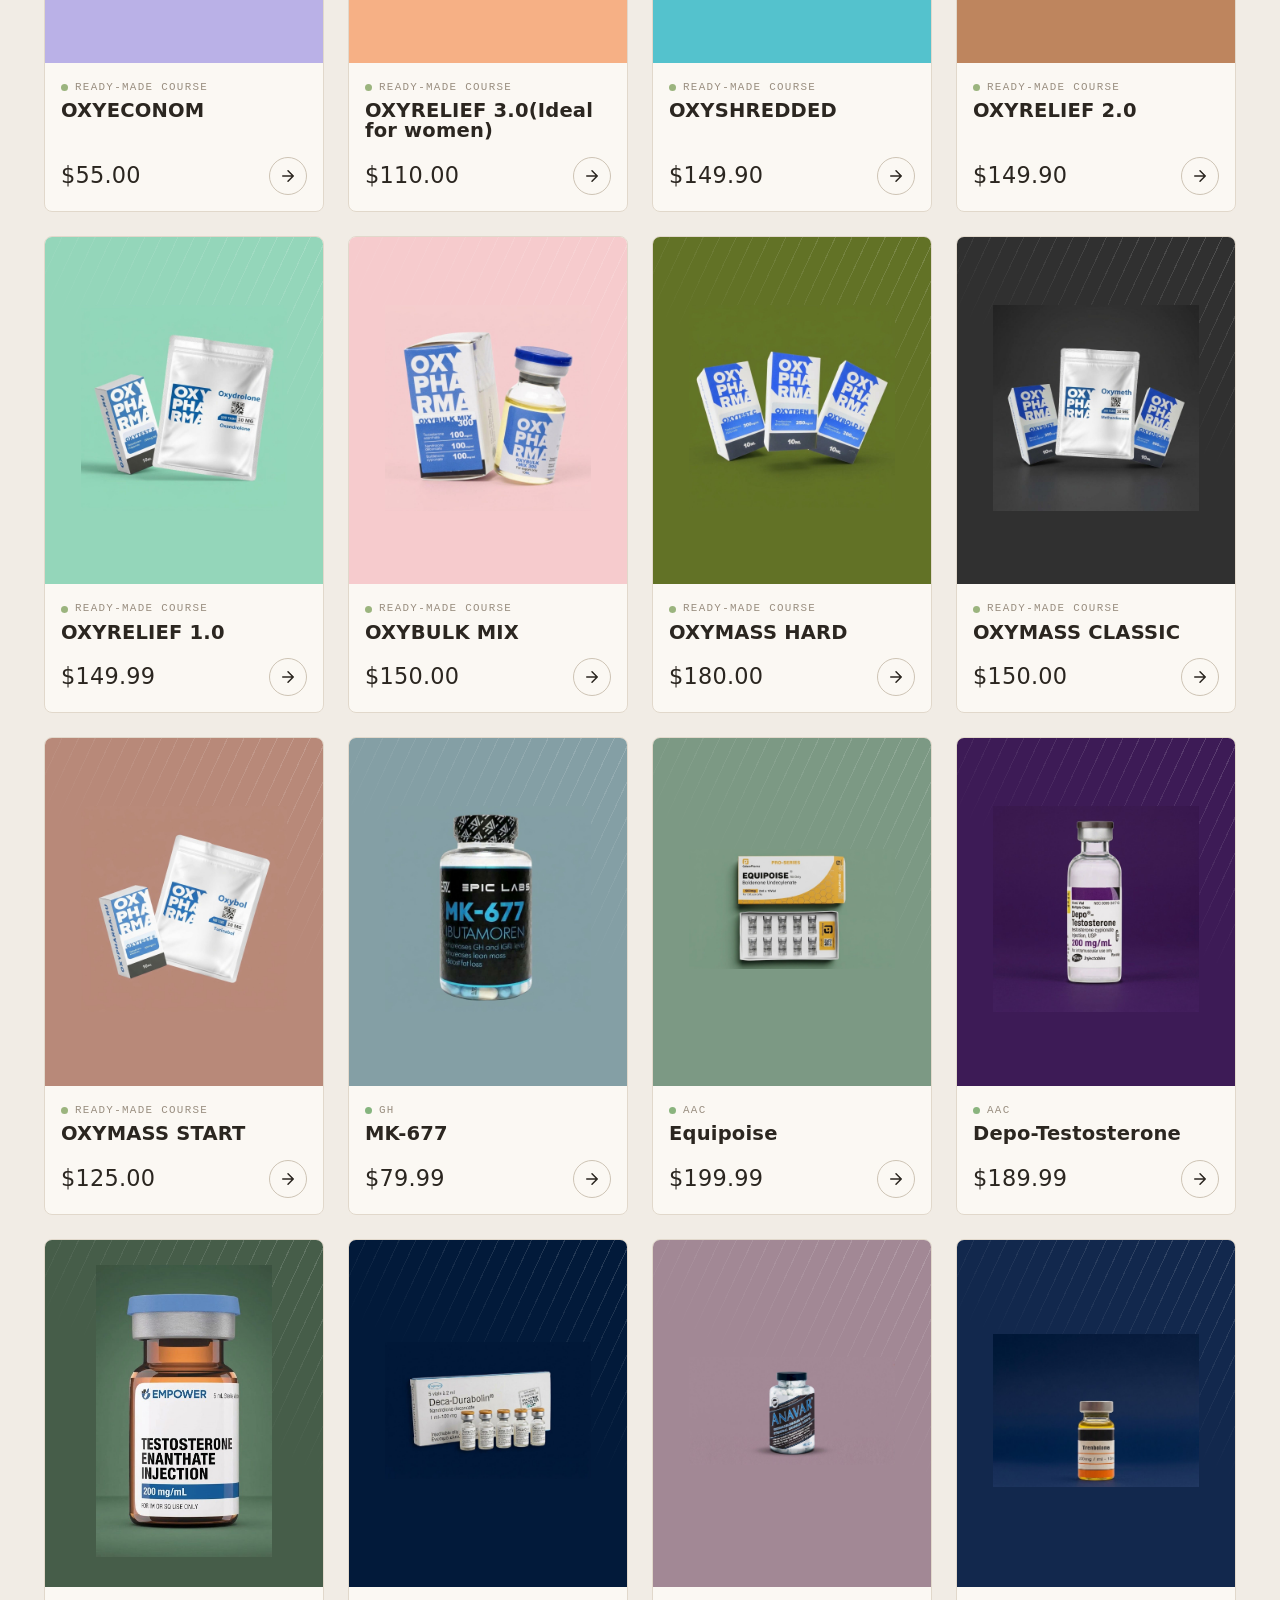
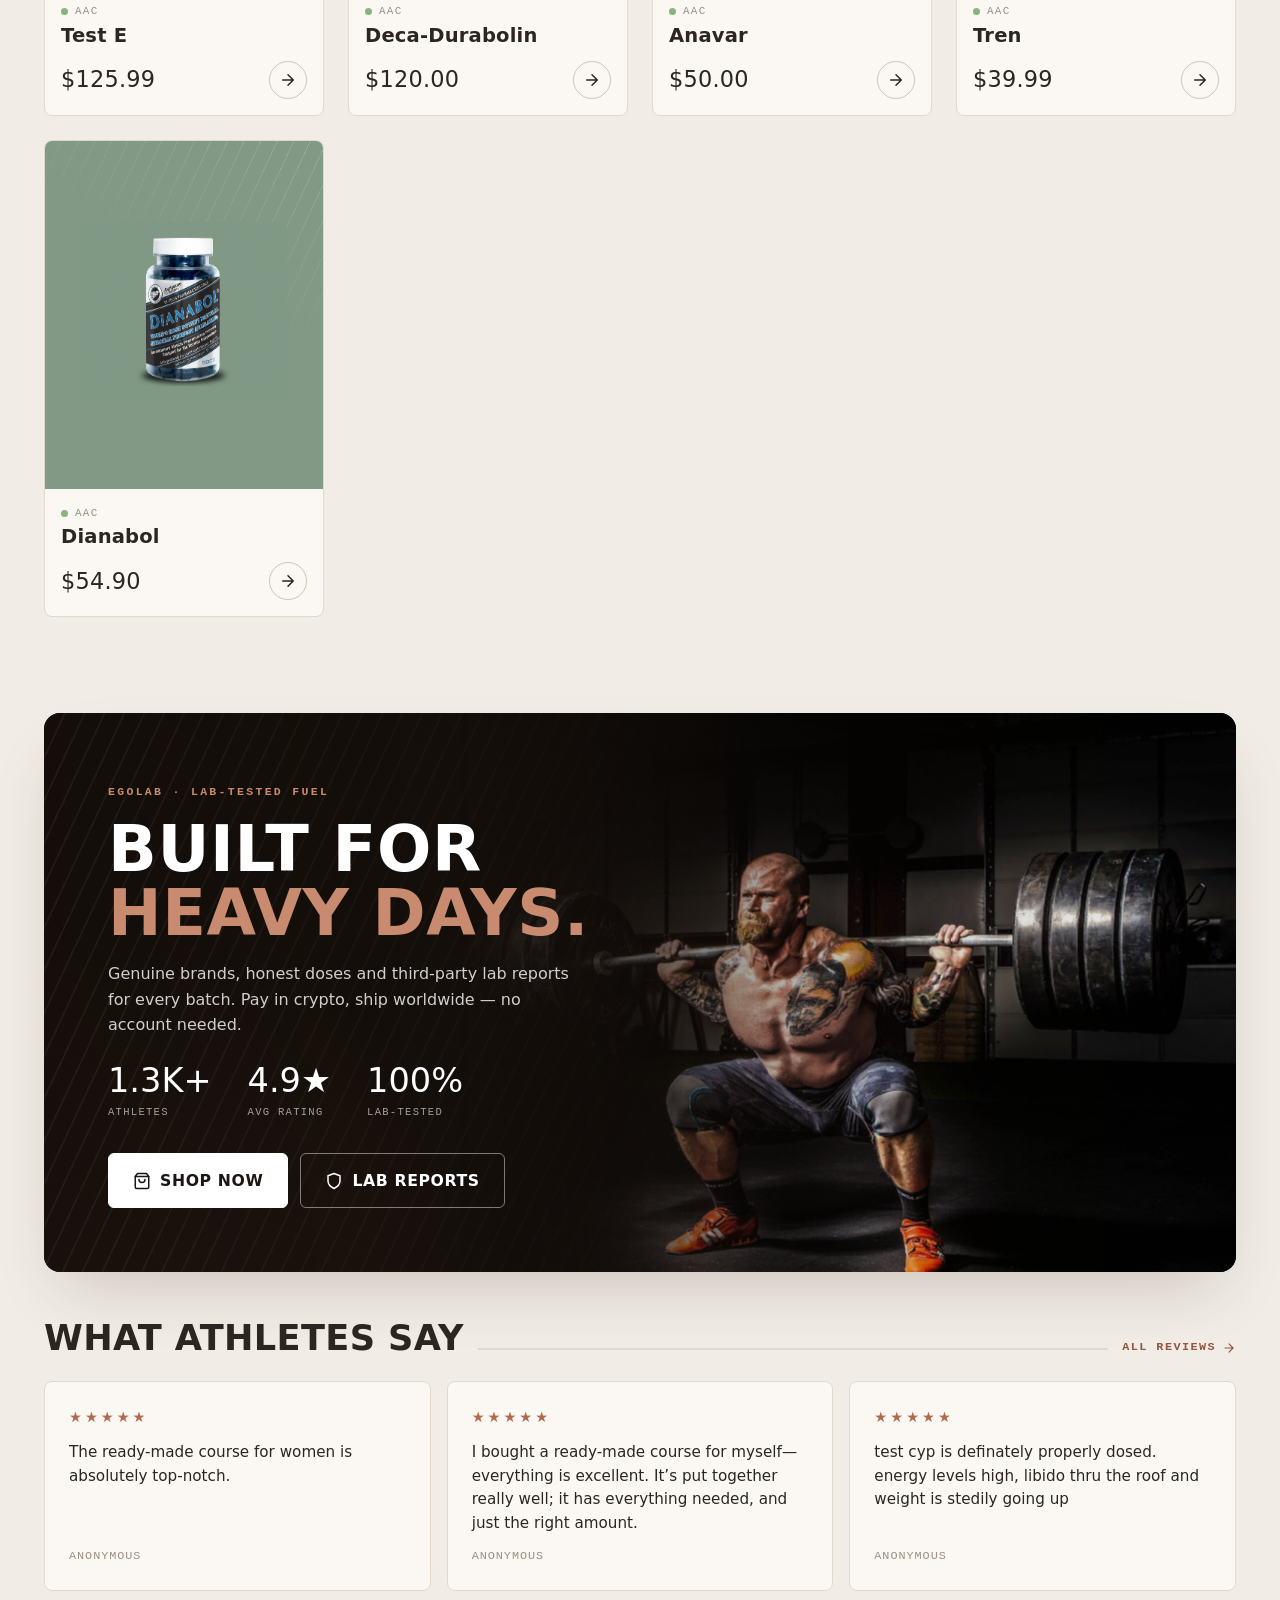
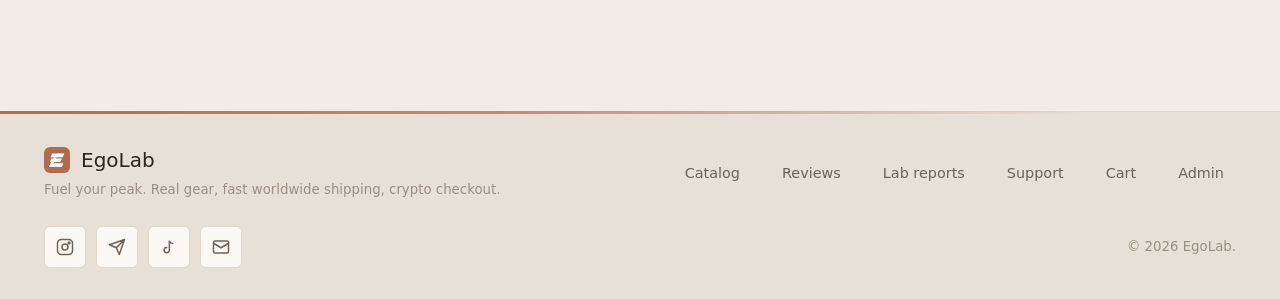
==== commit 1d63f6e0: "Restore the Lab reports / certificates tab (header, footer, home promo CTA); bump cache version to ?" ====
--- a/index.html
+++ b/index.html
@@ -9,12 +9,12 @@
   <link rel="preconnect" href="https://fonts.googleapis.com">
   <link rel="preconnect" href="https://fonts.gstatic.com" crossorigin>
   <link href="https://fonts.googleapis.com/css2?family=Anton&family=Russo+One&family=Inter:wght@400;500;600;700&display=swap" rel="stylesheet">
-  <link rel="stylesheet" href="assets/css/styles.css?v=3">
+  <link rel="stylesheet" href="assets/css/styles.css?v=4">
   <title>EgoLab</title>
-  <script src="assets/js/theme-init.js?v=3"></script>
+  <script src="assets/js/theme-init.js?v=4"></script>
 </head>
 <body data-page-title="Sports nutrition store">
   <main class="container" id="app"></main>
-  <script type="module" src="assets/js/pages/catalog.js?v=3"></script>
+  <script type="module" src="assets/js/pages/catalog.js?v=4"></script>
 </body>
 </html>
